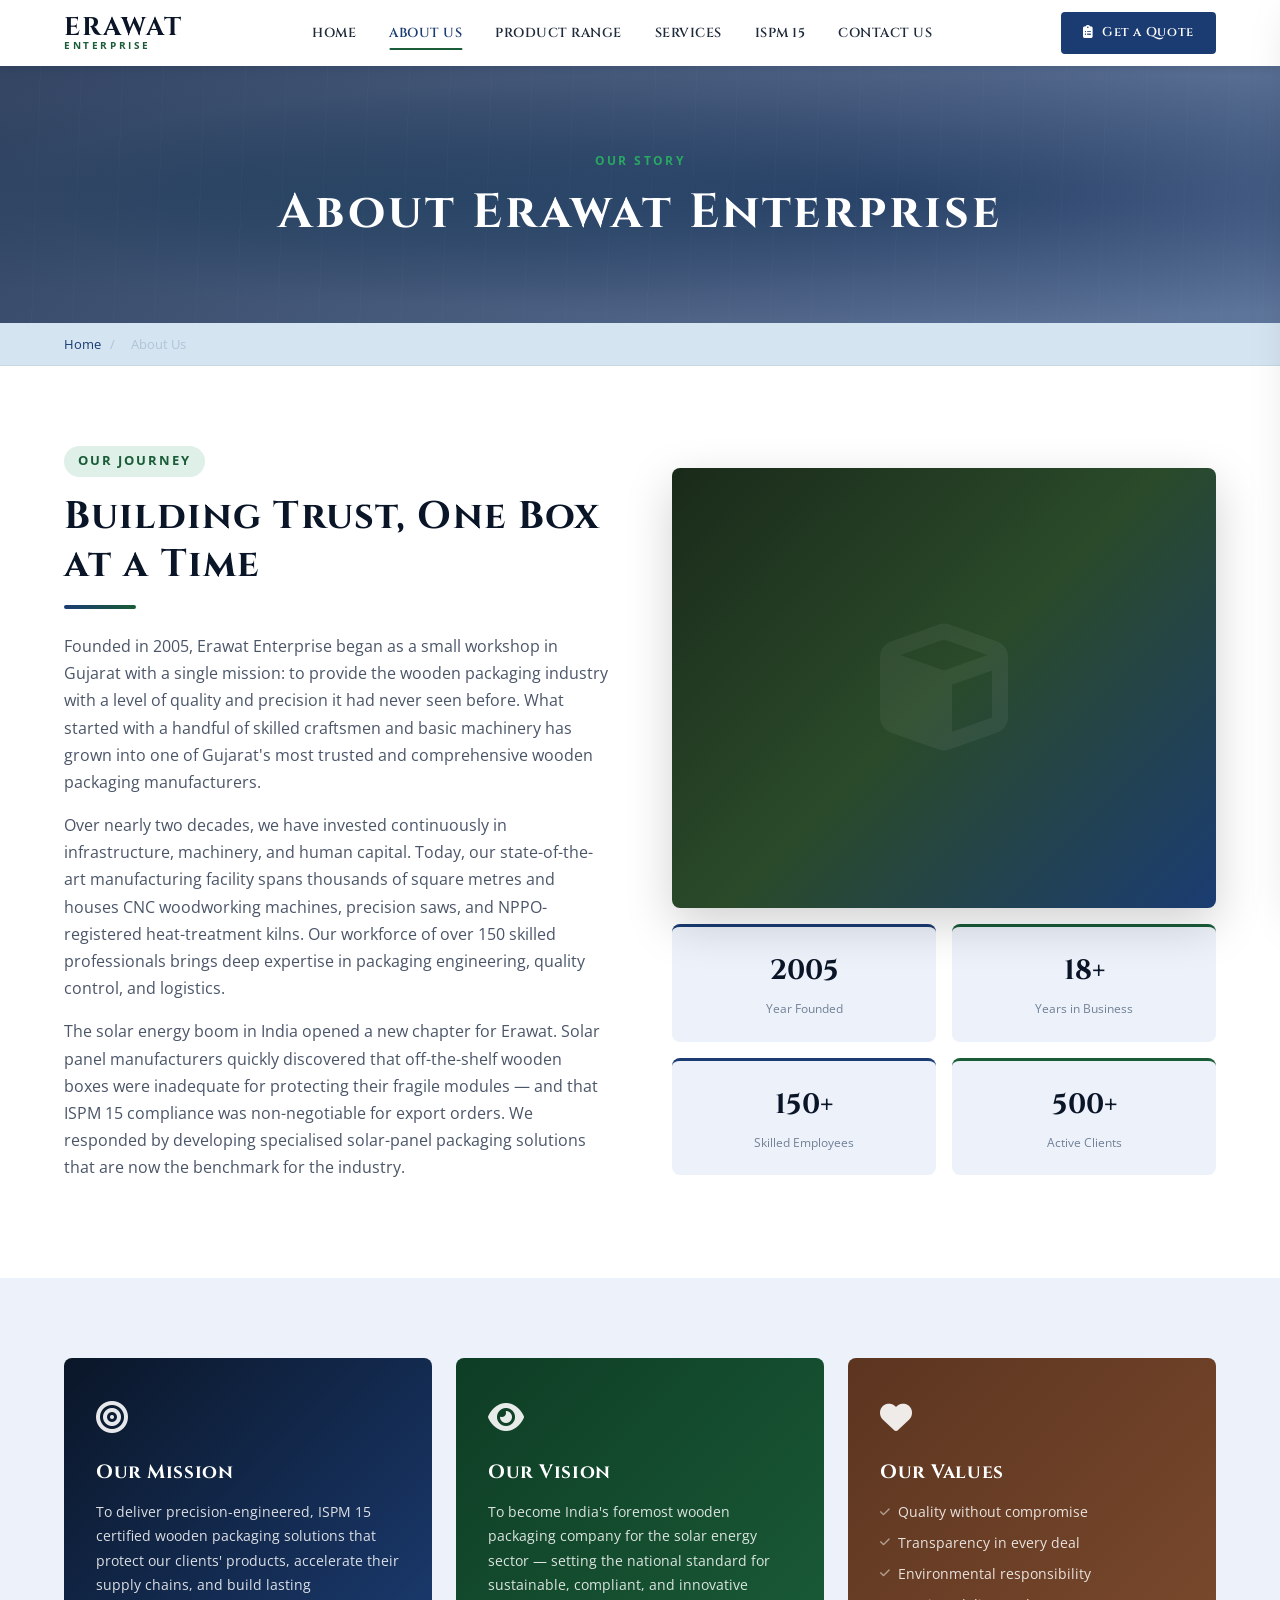
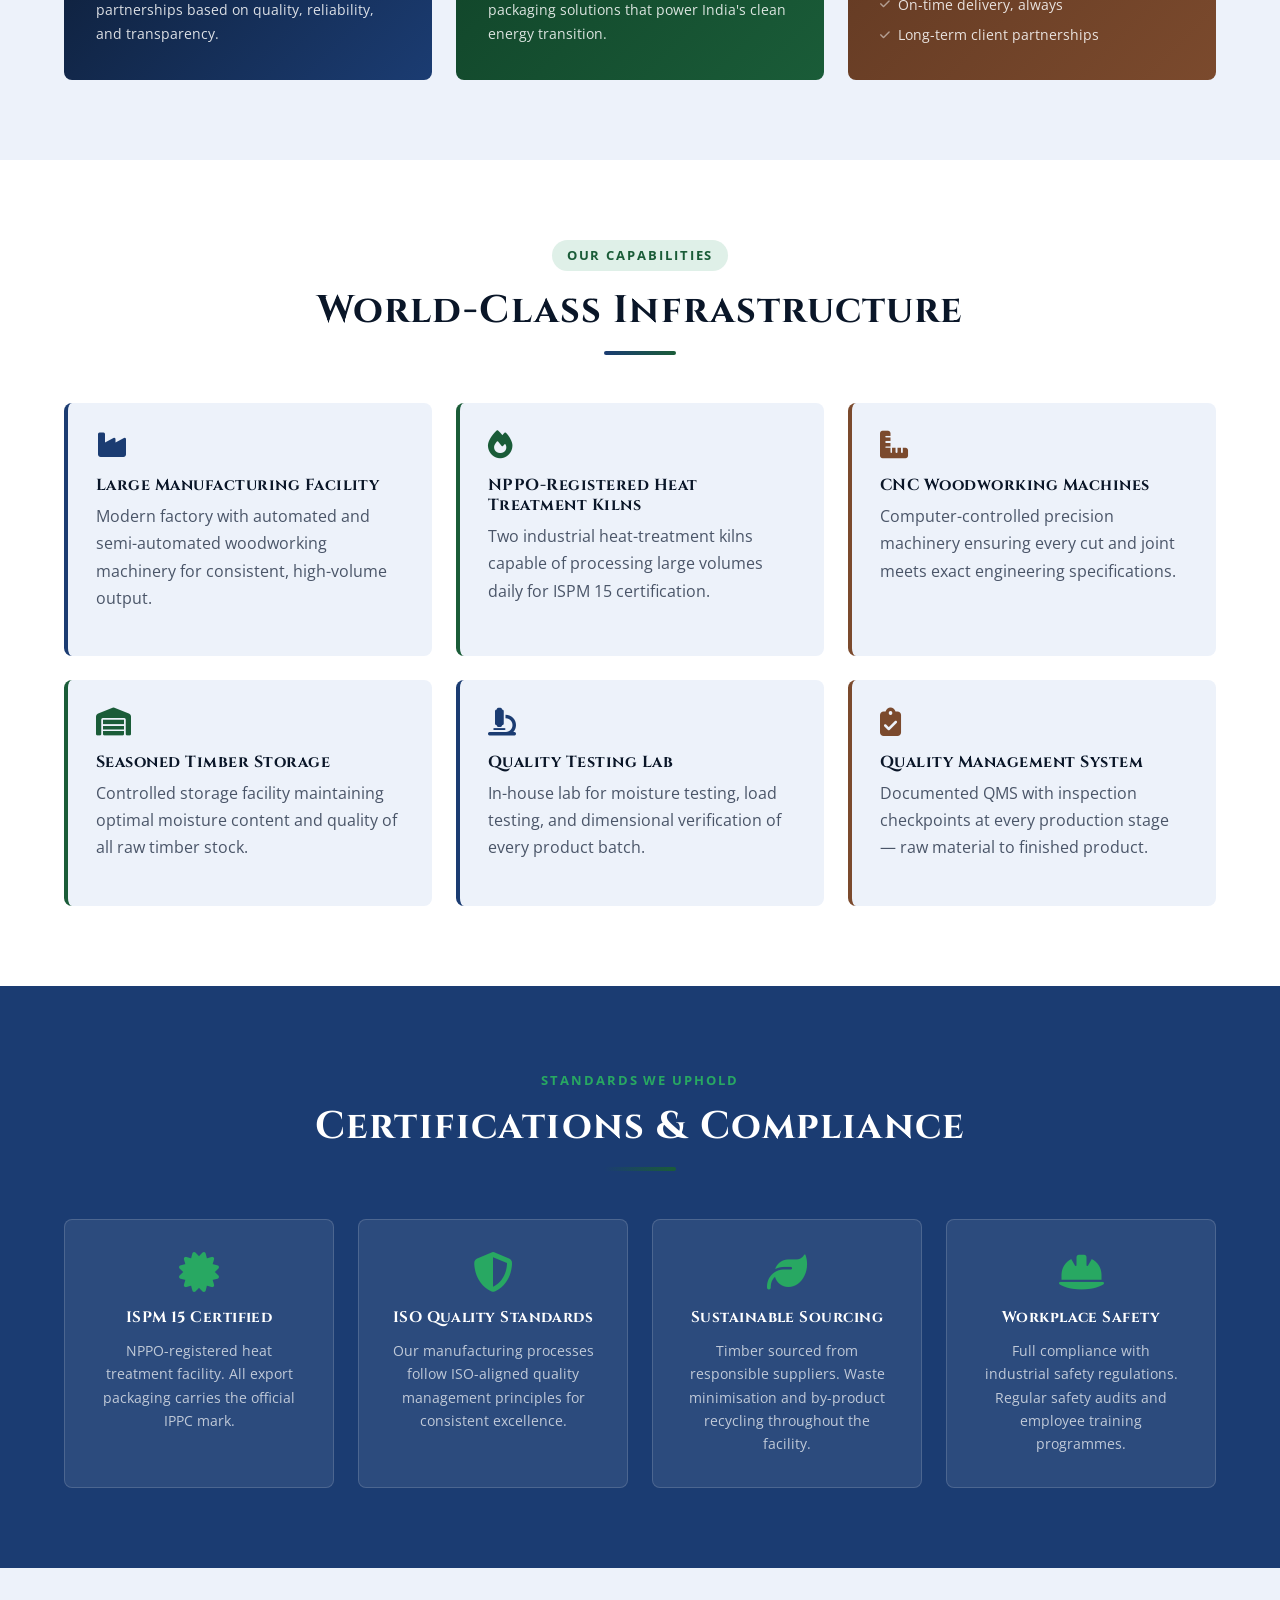
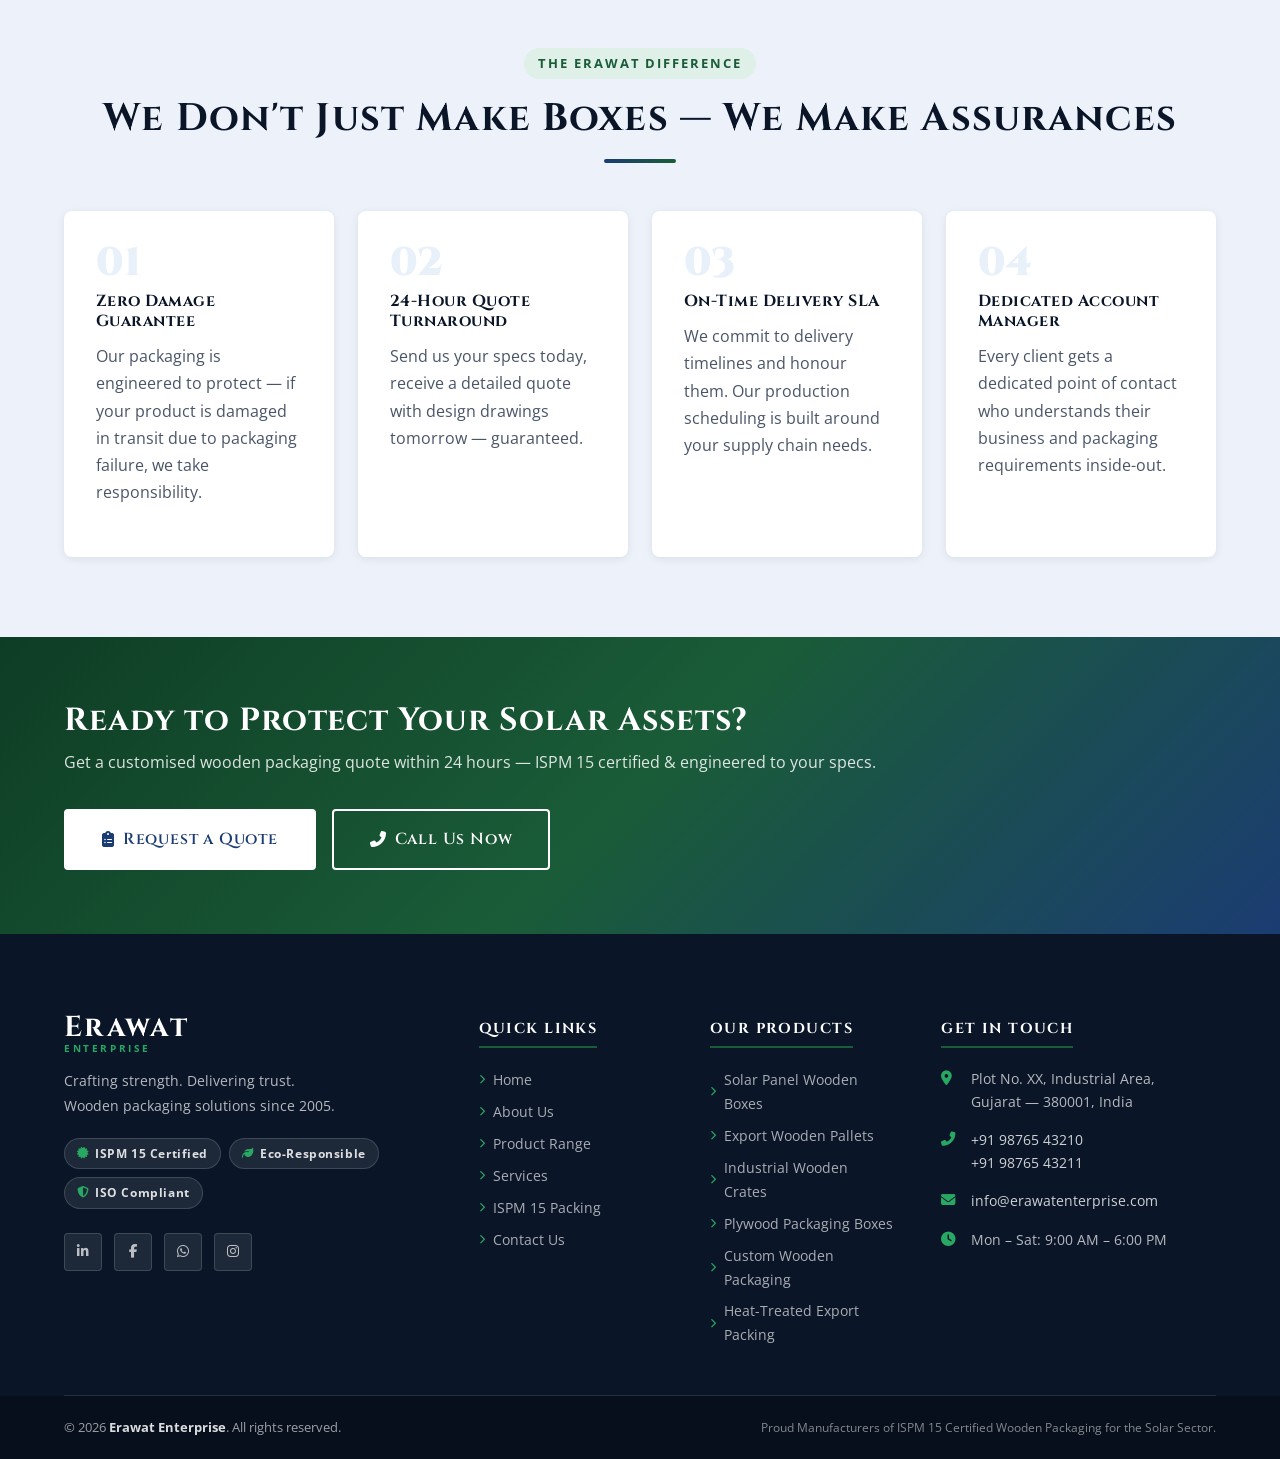
==== docs/about-us.html @ 4e14679e "first commit" ====
<!DOCTYPE html>
<html lang="en">
<head>
  <meta charset="UTF-8">
  <meta name="viewport" content="width=device-width, initial-scale=1.0">
  <title>About Us — Erawat Enterprise</title>
  <meta name="description" content="Learn about Erawat Enterprise — Gujarat's trusted wooden packaging manufacturer since 2005, specialising in ISPM 15 certified solar panel packaging.">
  <link rel="preconnect" href="https://fonts.googleapis.com">
  <link rel="preconnect" href="https://fonts.gstatic.com" crossorigin>
  <link href="https://fonts.googleapis.com/css2?family=Cinzel:wght@400;600;700;900&family=Open+Sans:ital,wght@0,300;0,400;0,600;0,700;1,400&family=Playfair+Display:ital,wght@0,400;0,700;1,400&display=swap" rel="stylesheet">
  <link rel="stylesheet" href="https://cdnjs.cloudflare.com/ajax/libs/font-awesome/6.5.1/css/all.min.css">
  <link rel="stylesheet" href="assets/css/erawat-style.css">
</head>
<body>


<header class="site-header" id="site-header">
  <div class="container site-header__inner">
    <div class="site-header__logo">
      <a href="index.html" class="logo-text"><span class="logo-text__main">Erawat</span><span class="logo-text__sub">Enterprise</span></a>
    </div>
    <nav class="site-header__nav" id="primary-nav">
      <ul class="nav-menu">
        <li><a href="index.html">Home</a></li>
        <li class="current-menu-item"><a href="about-us.html">About Us</a></li>
        <li><a href="product-range.html">Product Range</a></li>
        <li><a href="services.html">Services</a></li>
        <li><a href="ispm-15-packing.html">ISPM 15</a></li>
        <li><a href="contact-us.html">Contact Us</a></li>
      </ul>
    </nav>
    <div class="site-header__cta"><a href="contact-us.html" class="btn btn--primary btn--sm"><i class="fas fa-clipboard-list"></i> Get a Quote</a></div>
    <button class="mobile-menu-toggle" id="mobile-menu-toggle" aria-label="Toggle Menu" aria-expanded="false"><span></span><span></span><span></span></button>
  </div>
  <div class="mobile-nav" id="mobile-nav"><div class="mobile-nav__inner"><ul class="mobile-nav-menu"><li><a href="index.html">Home</a></li><li><a href="about-us.html">About Us</a></li><li><a href="product-range.html">Product Range</a></li><li><a href="services.html">Services</a></li><li><a href="ispm-15-packing.html">ISPM 15 Packing</a></li><li><a href="contact-us.html">Contact Us</a></li></ul><div class="mobile-nav__footer"><a href="tel:+919876543210" class="mobile-nav__contact"><i class="fas fa-phone-alt"></i> +91 98765 43210</a><a href="contact-us.html" class="btn btn--primary w-full">Get a Quote</a></div></div></div>
  <div class="mobile-nav-overlay" id="mobile-nav-overlay"></div>
</header>

<!-- PAGE BANNER -->
<section class="page-banner banner--about">
  <div class="banner-overlay"></div>
  <div class="container"><div class="banner-content"><span class="banner-eyebrow">Our Story</span><h1 class="banner-title">About Erawat Enterprise</h1></div></div>
</section>
<nav class="breadcrumbs"><div class="container"><a href="index.html">Home</a> <span>/</span> <span>About Us</span></div></nav>

<!-- OUR STORY -->
<section class="section about-story">
  <div class="container">
    <div class="about-story__grid">
      <div class="about-story__content" data-aos="fade-right">
        <span class="section-eyebrow">Our Journey</span>
        <h2 class="section-title">Building Trust, One Box at a Time</h2>
        <div class="title-divider"></div>
        <p>Founded in 2005, Erawat Enterprise began as a small workshop in Gujarat with a single mission: to provide the wooden packaging industry with a level of quality and precision it had never seen before. What started with a handful of skilled craftsmen and basic machinery has grown into one of Gujarat's most trusted and comprehensive wooden packaging manufacturers.</p>
        <p>Over nearly two decades, we have invested continuously in infrastructure, machinery, and human capital. Today, our state-of-the-art manufacturing facility spans thousands of square metres and houses CNC woodworking machines, precision saws, and NPPO-registered heat-treatment kilns. Our workforce of over 150 skilled professionals brings deep expertise in packaging engineering, quality control, and logistics.</p>
        <p>The solar energy boom in India opened a new chapter for Erawat. Solar panel manufacturers quickly discovered that off-the-shelf wooden boxes were inadequate for protecting their fragile modules — and that ISPM 15 compliance was non-negotiable for export orders. We responded by developing specialised solar-panel packaging solutions that are now the benchmark for the industry.</p>
      </div>
      <div class="about-story__visual" data-aos="fade-left">
        <div class="story-img story-img--factory"></div>
        <div class="story-highlight">
          <div class="story-stat"><strong>2005</strong><span>Year Founded</span></div>
          <div class="story-stat"><strong>18+</strong><span>Years in Business</span></div>
          <div class="story-stat"><strong>150+</strong><span>Skilled Employees</span></div>
          <div class="story-stat"><strong>500+</strong><span>Active Clients</span></div>
        </div>
      </div>
    </div>
  </div>
</section>

<!-- MISSION VISION VALUES -->
<section class="section section--cream mission-vision">
  <div class="container">
    <div class="mv-grid">
      <div class="mv-card mv-card--blue" data-aos="fade-up"><div class="mv-card__icon"><i class="fas fa-bullseye"></i></div><h3>Our Mission</h3><p>To deliver precision-engineered, ISPM 15 certified wooden packaging solutions that protect our clients' products, accelerate their supply chains, and build lasting partnerships based on quality, reliability, and transparency.</p></div>
      <div class="mv-card mv-card--green" data-aos="fade-up" data-aos-delay="100"><div class="mv-card__icon"><i class="fas fa-eye"></i></div><h3>Our Vision</h3><p>To become India's foremost wooden packaging company for the solar energy sector — setting the national standard for sustainable, compliant, and innovative packaging solutions that power India's clean energy transition.</p></div>
      <div class="mv-card mv-card--brown" data-aos="fade-up" data-aos-delay="200"><div class="mv-card__icon"><i class="fas fa-heart"></i></div><h3>Our Values</h3><ul class="values-list"><li><i class="fas fa-check"></i> Quality without compromise</li><li><i class="fas fa-check"></i> Transparency in every deal</li><li><i class="fas fa-check"></i> Environmental responsibility</li><li><i class="fas fa-check"></i> On-time delivery, always</li><li><i class="fas fa-check"></i> Long-term client partnerships</li></ul></div>
    </div>
  </div>
</section>

<!-- INFRASTRUCTURE -->
<section class="section infrastructure">
  <div class="container">
    <div class="section-header text-center" data-aos="fade-up">
      <span class="section-eyebrow">Our Capabilities</span>
      <h2 class="section-title">World-Class Infrastructure</h2>
      <div class="title-divider center"></div>
    </div>
    <div class="infra-grid" data-aos="fade-up" data-aos-delay="100">
      <div class="infra-item"><i class="fas fa-industry"></i><h4>Large Manufacturing Facility</h4><p>Modern factory with automated and semi-automated woodworking machinery for consistent, high-volume output.</p></div>
      <div class="infra-item"><i class="fas fa-fire"></i><h4>NPPO-Registered Heat Treatment Kilns</h4><p>Two industrial heat-treatment kilns capable of processing large volumes daily for ISPM 15 certification.</p></div>
      <div class="infra-item"><i class="fas fa-ruler-combined"></i><h4>CNC Woodworking Machines</h4><p>Computer-controlled precision machinery ensuring every cut and joint meets exact engineering specifications.</p></div>
      <div class="infra-item"><i class="fas fa-warehouse"></i><h4>Seasoned Timber Storage</h4><p>Controlled storage facility maintaining optimal moisture content and quality of all raw timber stock.</p></div>
      <div class="infra-item"><i class="fas fa-microscope"></i><h4>Quality Testing Lab</h4><p>In-house lab for moisture testing, load testing, and dimensional verification of every product batch.</p></div>
      <div class="infra-item"><i class="fas fa-clipboard-check"></i><h4>Quality Management System</h4><p>Documented QMS with inspection checkpoints at every production stage — raw material to finished product.</p></div>
    </div>
  </div>
</section>

<!-- CERTIFICATIONS -->
<section class="section section--navy certifications">
  <div class="container">
    <div class="section-header text-center" data-aos="fade-up">
      <span class="eyebrow-light">Standards We Uphold</span>
      <h2 class="section-title text-white">Certifications &amp; Compliance</h2>
      <div class="title-divider center"></div>
    </div>
    <div class="cert-grid" data-aos="fade-up" data-aos-delay="100">
      <div class="cert-card"><i class="fas fa-certificate"></i><h4>ISPM 15 Certified</h4><p>NPPO-registered heat treatment facility. All export packaging carries the official IPPC mark.</p></div>
      <div class="cert-card"><i class="fas fa-shield-alt"></i><h4>ISO Quality Standards</h4><p>Our manufacturing processes follow ISO-aligned quality management principles for consistent excellence.</p></div>
      <div class="cert-card"><i class="fas fa-leaf"></i><h4>Sustainable Sourcing</h4><p>Timber sourced from responsible suppliers. Waste minimisation and by-product recycling throughout the facility.</p></div>
      <div class="cert-card"><i class="fas fa-hard-hat"></i><h4>Workplace Safety</h4><p>Full compliance with industrial safety regulations. Regular safety audits and employee training programmes.</p></div>
    </div>
  </div>
</section>

<!-- PROMISE -->
<section class="section section--cream">
  <div class="container">
    <div class="section-header text-center" data-aos="fade-up">
      <span class="section-eyebrow">The Erawat Difference</span>
      <h2 class="section-title">We Don't Just Make Boxes — We Make Assurances</h2>
      <div class="title-divider center"></div>
    </div>
    <div class="promise-grid" data-aos="fade-up" data-aos-delay="100">
      <div class="promise-item"><div class="promise-num">01</div><h4>Zero Damage Guarantee</h4><p>Our packaging is engineered to protect — if your product is damaged in transit due to packaging failure, we take responsibility.</p></div>
      <div class="promise-item"><div class="promise-num">02</div><h4>24-Hour Quote Turnaround</h4><p>Send us your specs today, receive a detailed quote with design drawings tomorrow — guaranteed.</p></div>
      <div class="promise-item"><div class="promise-num">03</div><h4>On-Time Delivery SLA</h4><p>We commit to delivery timelines and honour them. Our production scheduling is built around your supply chain needs.</p></div>
      <div class="promise-item"><div class="promise-num">04</div><h4>Dedicated Account Manager</h4><p>Every client gets a dedicated point of contact who understands their business and packaging requirements inside-out.</p></div>
    </div>
  </div>
</section>

<!-- CTA BAND -->
<section class="cta-band"><div class="container"><div class="cta-band__inner"><div class="cta-band__text"><h2>Ready to Protect Your Solar Assets?</h2><p>Get a customised wooden packaging quote within 24 hours — ISPM 15 certified &amp; engineered to your specs.</p></div><div class="cta-band__actions"><a href="contact-us.html" class="btn btn--white btn--lg"><i class="fas fa-clipboard-list"></i> Request a Quote</a><a href="tel:+919876543210" class="btn btn--outline-white btn--lg"><i class="fas fa-phone-alt"></i> Call Us Now</a></div></div></div></section>

<!-- FOOTER -->
<footer class="site-footer">
  <div class="container">
    <div class="site-footer__grid">
      <div class="footer-col footer-col--brand"><div class="footer-logo"><span class="footer-logo__main">Erawat</span><span class="footer-logo__sub">Enterprise</span></div><p class="footer-tagline">Crafting strength. Delivering trust.<br>Wooden packaging solutions since 2005.</p><div class="footer-certifications"><span class="cert-badge"><i class="fas fa-certificate"></i> ISPM 15 Certified</span><span class="cert-badge"><i class="fas fa-leaf"></i> Eco-Responsible</span><span class="cert-badge"><i class="fas fa-shield-alt"></i> ISO Compliant</span></div><div class="footer-social"><a href="#" class="social-link"><i class="fab fa-linkedin-in"></i></a><a href="#" class="social-link"><i class="fab fa-facebook-f"></i></a><a href="#" class="social-link"><i class="fab fa-whatsapp"></i></a><a href="#" class="social-link"><i class="fab fa-instagram"></i></a></div></div>
      <div class="footer-col"><h4 class="footer-col__title">Quick Links</h4><ul class="footer-links"><li><a href="index.html"><i class="fas fa-chevron-right"></i> Home</a></li><li><a href="about-us.html"><i class="fas fa-chevron-right"></i> About Us</a></li><li><a href="product-range.html"><i class="fas fa-chevron-right"></i> Product Range</a></li><li><a href="services.html"><i class="fas fa-chevron-right"></i> Services</a></li><li><a href="ispm-15-packing.html"><i class="fas fa-chevron-right"></i> ISPM 15 Packing</a></li><li><a href="contact-us.html"><i class="fas fa-chevron-right"></i> Contact Us</a></li></ul></div>
      <div class="footer-col"><h4 class="footer-col__title">Our Products</h4><ul class="footer-links"><li><a href="product-range.html"><i class="fas fa-chevron-right"></i> Solar Panel Wooden Boxes</a></li><li><a href="product-range.html"><i class="fas fa-chevron-right"></i> Export Wooden Pallets</a></li><li><a href="product-range.html"><i class="fas fa-chevron-right"></i> Industrial Wooden Crates</a></li><li><a href="product-range.html"><i class="fas fa-chevron-right"></i> Plywood Packaging Boxes</a></li><li><a href="product-range.html"><i class="fas fa-chevron-right"></i> Custom Wooden Packaging</a></li><li><a href="ispm-15-packing.html"><i class="fas fa-chevron-right"></i> Heat-Treated Export Packing</a></li></ul></div>
      <div class="footer-col"><h4 class="footer-col__title">Get In Touch</h4><ul class="footer-contact-list"><li><i class="fas fa-map-marker-alt"></i><span>Plot No. XX, Industrial Area,<br>Gujarat — 380001, India</span></li><li><i class="fas fa-phone-alt"></i><span><a href="tel:+919876543210">+91 98765 43210</a><br><a href="tel:+919876543211">+91 98765 43211</a></span></li><li><i class="fas fa-envelope"></i><span><a href="mailto:info@erawatenterprise.com">info@erawatenterprise.com</a></span></li><li><i class="fas fa-clock"></i><span>Mon – Sat: 9:00 AM – 6:00 PM</span></li></ul></div>
    </div>
  </div>
  <div class="footer-bottom"><div class="container footer-bottom__inner"><p class="footer-bottom__copy">&copy; 2026 <strong>Erawat Enterprise</strong>. All rights reserved.</p><p class="footer-bottom__note">Proud Manufacturers of ISPM 15 Certified Wooden Packaging for the Solar Sector.</p></div></div>
</footer>

<button class="back-to-top" id="back-to-top" aria-label="Back to top"><i class="fas fa-chevron-up"></i></button>
<script src="assets/js/erawat-script.js"></script>
</body>
</html>
---- docs/assets/css/erawat-style.css ----
/* ═══════════════════════════════════════════════════════════════
   ERAWAT ENTERPRISE — MAIN STYLESHEET
   Colors: Navy Blue | Forest Green | Wood Brown | Cream | White | Black
   Fonts : Copperplate Gothic (system) → Cinzel (Google) | Open Sans body
═══════════════════════════════════════════════════════════════ */

/* ─── DESIGN TOKENS ─── */
:root {
  /* Blues */
  --navy:        #1B3C72;
  --navy-dark:   #0A1628;
  --navy-light:  #2C5FA3;
  --navy-xlight: #E8F0FA;

  /* Greens */
  --forest:      #1A5C38;
  --forest-dark: #0E3D25;
  --forest-light:#28A862;
  --forest-pale: #DFF0E8;

  /* Teal (modern solar accent) */
  --teal:        #0D7C6F;
  --teal-dark:   #085C52;
  --teal-light:  #18B5A3;
  --teal-pale:   #DCF2EF;

  /* Browns — keep (represents the product) */
  --wood:        #7B4A2D;
  --wood-dark:   #5C3520;
  --wood-light:  #A0684A;
  --wood-pale:   #F0E6D8;

  /* Neutrals — blue-slate replaces warm cream */
  --cream:       #EDF2FA;
  --cream-dark:  #D4E4F0;
  --black:       #060E1A;
  --gray-dark:   #1E2A3A;
  --gray:        #4A5568;
  --gray-mid:    #718096;
  --gray-light:  #B0C4D8;
  --white:       #FFFFFF;

  /* Typography */
  --font-heading: 'Copperplate Gothic Light', 'Copperplate Gothic Bold',
                  'Copperplate', 'Cinzel', Georgia, serif;
  --font-body:    'Open Sans', 'Helvetica Neue', Arial, sans-serif;
  --font-accent:  'Playfair Display', 'Cinzel Decorative', Georgia, serif;

  /* Spacing */
  --space-xs: 0.5rem;
  --space-sm: 1rem;
  --space-md: 2rem;
  --space-lg: 3rem;
  --space-xl: 5rem;

  /* Border radius */
  --radius-sm: 4px;
  --radius-md: 8px;
  --radius-lg: 16px;
  --radius-xl: 24px;

  /* Shadows */
  --shadow-sm: 0 2px 8px rgba(0,0,0,.08);
  --shadow-md: 0 6px 24px rgba(0,0,0,.12);
  --shadow-lg: 0 16px 48px rgba(0,0,0,.18);

  /* Transitions */
  --transition: 0.3s ease;
}

/* ─── BASE RESET ─── */
*, *::before, *::after { box-sizing: border-box; margin: 0; padding: 0; }
img { max-width: 100%; height: auto; display: block; }
a { text-decoration: none; }
ul { list-style: none; }

/* ─── BASE ─── */
html { scroll-behavior: smooth; font-size: 16px; }

body {
  font-family: var(--font-body);
  color: var(--gray-dark);
  background: var(--white);
  line-height: 1.7;
}

h1, h2, h3, h4, h5, h6 {
  font-family: var(--font-heading);
  color: var(--navy-dark);
  line-height: 1.25;
  letter-spacing: 0.03em;
}

h1 { font-size: clamp(2rem, 5vw, 3.2rem); }
h2 { font-size: clamp(1.6rem, 3.5vw, 2.4rem); }
h3 { font-size: clamp(1.25rem, 2.5vw, 1.75rem); }
h4 { font-size: 1.2rem; }

p { margin-bottom: 1rem; color: var(--gray); }
a { color: var(--navy); transition: color var(--transition); }
a:hover { color: var(--forest); }

.container {
  max-width: 1200px;
  margin: 0 auto;
  padding: 0 1.5rem;
}

.section {
  padding: var(--space-xl) 0;
}
.section--cream  { background: var(--cream); }
.section--navy   { background: var(--navy); }
.section--dark   { background: var(--navy-dark); }

.text-center  { text-align: center; }
.text-white   { color: var(--white) !important; }
.text-accent-green { color: var(--forest-light); }
.text-danger  { color: #e53e3e; }
.mt-3  { margin-top: 1rem; }
.mt-4  { margin-top: 1.5rem; }
.mt-5  { margin-top: 2.5rem; }
.mr-3  { margin-right: 1rem; }
.mx-auto { margin-left: auto; margin-right: auto; }
.max-600 { max-width: 600px; }
.max-800 { max-width: 800px; }
.w-full  { width: 100%; }

/* ─── TYPOGRAPHY HELPERS ─── */
.section-eyebrow {
  display: inline-block;
  font-family: var(--font-body);
  font-size: 0.8rem;
  font-weight: 700;
  letter-spacing: 0.15em;
  text-transform: uppercase;
  color: var(--forest);
  background: var(--forest-pale);
  padding: 0.3rem 0.9rem;
  border-radius: 100px;
  margin-bottom: 1rem;
}

.eyebrow-light {
  display: inline-block;
  font-family: var(--font-body);
  font-size: 0.8rem;
  font-weight: 700;
  letter-spacing: 0.15em;
  text-transform: uppercase;
  color: var(--forest-light);
  margin-bottom: 0.75rem;
}

.section-title {
  font-family: var(--font-heading);
  color: var(--navy-dark);
  margin-bottom: 1rem;
}

.section-subtitle {
  font-size: 1.05rem;
  color: var(--gray);
  max-width: 700px;
  margin: 0 auto 1rem;
}

.title-divider {
  width: 72px;
  height: 4px;
  background: linear-gradient(90deg, var(--navy), var(--forest), var(--teal), var(--navy));
  background-size: 300% 100%;
  animation: dividerFlow 4s linear infinite;
  border-radius: 2px;
  margin-bottom: 1.5rem;
}
.title-divider.center { margin-left: auto; margin-right: auto; }

@keyframes dividerFlow {
  0%   { background-position: 0% 50%; }
  100% { background-position: 300% 50%; }
}

.section-header { margin-bottom: 3rem; }
.section-header.text-center .title-divider { margin-left: auto; margin-right: auto; }

/* ─── BUTTONS ─── */
.btn {
  display: inline-flex;
  align-items: center;
  gap: 0.5rem;
  font-family: var(--font-heading);
  font-size: 0.9rem;
  letter-spacing: 0.05em;
  font-weight: 600;
  padding: 0.75rem 1.75rem;
  border-radius: var(--radius-sm);
  border: 2px solid transparent;
  cursor: pointer;
  text-decoration: none;
  transition: all var(--transition);
  white-space: nowrap;
}

.btn--sm  { padding: 0.5rem 1.25rem; font-size: 0.8rem; }
.btn--md  { padding: 0.75rem 1.75rem; }
.btn--lg  { padding: 0.95rem 2.25rem; font-size: 1rem; }
.btn--full { width: 100%; justify-content: center; }

.btn--primary {
  background: var(--navy);
  color: var(--white);
  border-color: var(--navy);
}
.btn--primary:hover {
  background: var(--navy-dark);
  border-color: var(--navy-dark);
  color: var(--white);
  transform: translateY(-2px);
  box-shadow: var(--shadow-md);
}

.btn--outline-primary {
  background: transparent;
  color: var(--navy);
  border-color: var(--navy);
}
.btn--outline-primary:hover {
  background: var(--navy);
  color: var(--white);
}

.btn--white {
  background: var(--white);
  color: var(--navy);
  border-color: var(--white);
}
.btn--white:hover {
  background: var(--cream);
  color: var(--navy-dark);
  border-color: var(--cream);
}

.btn--outline-white {
  background: transparent;
  color: var(--white);
  border-color: var(--white);
}
.btn--outline-white:hover {
  background: rgba(255,255,255,0.15);
  color: var(--white);
}

.btn--green {
  background: var(--forest);
  color: var(--white);
  border-color: var(--forest);
}
.btn--green:hover {
  background: var(--forest-dark);
  border-color: var(--forest-dark);
  color: var(--white);
}

/* ─── TOP BAR ─── */
.top-bar {
  background: var(--navy-dark);
  color: rgba(255,255,255,0.85);
  font-size: 0.78rem;
  padding: 0.5rem 0;
  border-bottom: 2px solid var(--forest);
}

.top-bar__inner {
  display: flex;
  align-items: center;
  justify-content: space-between;
  flex-wrap: wrap;
  gap: 0.5rem;
}

.top-bar__left {
  display: flex;
  align-items: center;
  gap: 1.5rem;
  flex-wrap: wrap;
}

.top-bar__link {
  display: flex;
  align-items: center;
  gap: 0.4rem;
  color: rgba(255,255,255,0.85);
  text-decoration: none;
  transition: color var(--transition);
}
.top-bar__link:hover { color: var(--white); }
.top-bar__link i { color: var(--forest-light); font-size: 0.75rem; }

.top-bar__right {
  display: flex;
  align-items: center;
  gap: 1.25rem;
}

.top-bar__cert {
  display: flex;
  align-items: center;
  gap: 0.4rem;
  font-weight: 700;
  color: var(--forest-light);
  font-size: 0.75rem;
  letter-spacing: 0.05em;
}

.top-bar__social { display: flex; gap: 0.75rem; }
.top-bar__social a {
  color: rgba(255,255,255,0.7);
  font-size: 0.8rem;
  transition: color var(--transition);
  width: 24px;
  height: 24px;
  display: flex;
  align-items: center;
  justify-content: center;
}
.top-bar__social a:hover { color: var(--forest-light); }

/* ─── SITE HEADER ─── */
.site-header {
  background: var(--white);
  box-shadow: var(--shadow-sm);
  position: sticky;
  top: 0;
  z-index: 1000;
  transition: all var(--transition);
}

.site-header.scrolled {
  box-shadow: var(--shadow-md);
}

.site-header__inner {
  display: flex;
  align-items: center;
  justify-content: space-between;
  padding-top: 0.75rem;
  padding-bottom: 0.75rem;
  gap: 1.5rem;
}

/* Logo */
.logo-text {
  display: flex;
  flex-direction: column;
  text-decoration: none;
  line-height: 1;
}
.logo-text__main {
  font-family: var(--font-heading);
  font-size: 1.6rem;
  font-weight: 700;
  color: var(--navy-dark);
  letter-spacing: 0.08em;
  text-transform: uppercase;
}
.logo-text__sub {
  font-family: var(--font-body);
  font-size: 0.65rem;
  letter-spacing: 0.25em;
  text-transform: uppercase;
  color: var(--forest);
  font-weight: 700;
}

.site-logo img {
  max-height: 60px;
  width: auto;
}

/* Nav Menu */
.nav-menu {
  display: flex;
  align-items: center;
  gap: 0.25rem;
}

.nav-menu li { position: relative; }

.nav-menu li a {
  font-family: var(--font-heading);
  font-size: 0.82rem;
  font-weight: 600;
  letter-spacing: 0.04em;
  text-transform: uppercase;
  color: var(--gray-dark);
  padding: 0.6rem 0.9rem;
  border-radius: var(--radius-sm);
  text-decoration: none;
  display: block;
  transition: all var(--transition);
  position: relative;
}

.nav-menu li a::after {
  content: '';
  position: absolute;
  bottom: 4px;
  left: 50%;
  transform: translateX(-50%) scaleX(0);
  width: calc(100% - 1.8rem);
  height: 2px;
  background: var(--forest);
  transition: transform var(--transition);
  border-radius: 1px;
}

.nav-menu li a:hover,
.nav-menu li.current-menu-item a {
  color: var(--navy);
}
.nav-menu li a:hover::after,
.nav-menu li.current-menu-item a::after {
  transform: translateX(-50%) scaleX(1);
}

.site-header__cta { flex-shrink: 0; }

/* Mobile toggle */
.mobile-menu-toggle {
  display: none;
  flex-direction: column;
  gap: 5px;
  background: none;
  border: none;
  cursor: pointer;
  padding: 8px;
  flex-shrink: 0;
}
.mobile-menu-toggle span {
  display: block;
  width: 24px;
  height: 2px;
  background: var(--navy-dark);
  border-radius: 2px;
  transition: all var(--transition);
}
.mobile-menu-toggle[aria-expanded="true"] span:nth-child(1) {
  transform: translateY(7px) rotate(45deg);
}
.mobile-menu-toggle[aria-expanded="true"] span:nth-child(2) {
  opacity: 0;
}
.mobile-menu-toggle[aria-expanded="true"] span:nth-child(3) {
  transform: translateY(-7px) rotate(-45deg);
}

/* Mobile Nav Drawer */
.mobile-nav {
  position: fixed;
  top: 0;
  right: -320px;
  width: 300px;
  height: 100vh;
  background: var(--white);
  z-index: 9999;
  transition: right 0.35s cubic-bezier(0.4,0,0.2,1);
  overflow-y: auto;
  box-shadow: var(--shadow-lg);
}
.mobile-nav.is-open { right: 0; }
.mobile-nav__inner { padding: 5rem 1.5rem 2rem; }
.mobile-nav-menu { display: flex; flex-direction: column; gap: 0; }
.mobile-nav-menu li { border-bottom: 1px solid var(--cream-dark); }
.mobile-nav-menu li a {
  display: block;
  padding: 1rem 0.5rem;
  font-family: var(--font-heading);
  font-size: 1rem;
  color: var(--navy-dark);
  text-decoration: none;
  letter-spacing: 0.05em;
  transition: color var(--transition);
}
.mobile-nav-menu li a:hover { color: var(--forest); }
.mobile-nav__footer { margin-top: 2rem; display: flex; flex-direction: column; gap: 1rem; }
.mobile-nav__contact {
  display: flex;
  align-items: center;
  gap: 0.5rem;
  color: var(--gray);
  font-size: 0.9rem;
  text-decoration: none;
}

.mobile-nav-overlay {
  position: fixed;
  inset: 0;
  background: rgba(0,0,0,0.5);
  z-index: 9998;
  opacity: 0;
  visibility: hidden;
  transition: all var(--transition);
}
.mobile-nav-overlay.is-visible { opacity: 1; visibility: visible; }

/* ─── BREADCRUMBS ─── */
.breadcrumbs {
  background: var(--cream-dark);
  padding: 0.6rem 0;
  font-size: 0.82rem;
  color: var(--gray-mid);
  border-bottom: 1px solid rgba(0,0,0,.06);
}
.breadcrumbs a { color: var(--navy); text-decoration: none; }
.breadcrumbs a:hover { color: var(--forest); }
.breadcrumbs span { margin: 0 0.4rem; color: var(--gray-light); }

/* ─── PAGE BANNER ─── */
.page-banner {
  position: relative;
  padding: 5rem 0;
  overflow: hidden;
  background:
    url('https://images.unsplash.com/photo-1504328345606-18bbc8c9d7d1?auto=format&fit=crop&w=1920&q=80');
  background-size: cover;
  background-position: center 40%;
}

.page-banner::before {
  content: '';
  position: absolute;
  inset: 0;
  background:
    radial-gradient(ellipse at 30% 50%, rgba(13,124,111,0.35) 0%, transparent 60%),
    radial-gradient(ellipse at 70% 50%, rgba(10,22,40,0.6) 0%, transparent 70%);
}

/* Subtle diagonal overlay */
.page-banner::after {
  content: '';
  position: absolute;
  inset: 0;
  background-image: repeating-linear-gradient(
    92deg,
    transparent,
    transparent 40px,
    rgba(255,255,255,0.015) 40px,
    rgba(255,255,255,0.015) 41px
  );
}

.banner-overlay {
  position: absolute;
  inset: 0;
  background: linear-gradient(135deg, rgba(15,36,71,.85) 0%, rgba(27,60,114,.7) 100%);
}

.banner-content {
  position: relative;
  z-index: 1;
  text-align: center;
}

.banner-eyebrow {
  display: inline-block;
  font-size: 0.75rem;
  font-weight: 700;
  letter-spacing: 0.2em;
  text-transform: uppercase;
  color: var(--forest-light);
  margin-bottom: 0.75rem;
}

.banner-title {
  font-family: var(--font-heading);
  color: var(--white);
  font-size: clamp(2rem, 5vw, 3rem);
  letter-spacing: 0.06em;
}

/* ─── HERO ─── */
.hero {
  position: relative;
  min-height: 90vh;
  display: flex;
  align-items: center;
  overflow: hidden;
}

.hero__bg {
  position: absolute;
  inset: 0;
  background:
    linear-gradient(135deg, #0A1628 0%, #0D2B14 50%, #0A1628 100%),
    url('https://images.unsplash.com/photo-1509391366360-2e959784a276?auto=format&fit=crop&w=1920&q=80');
  background-size: cover;
  background-position: center;
  background-blend-mode: multiply;
}

.hero__overlay {
  position: absolute;
  inset: 0;
  background: linear-gradient(
    to right,
    rgba(10,22,40,0.92) 0%,
    rgba(10,22,40,0.7) 60%,
    rgba(10,22,40,0.3) 100%
  );
}

.hero__inner {
  position: relative;
  z-index: 1;
  padding: 5rem 1.5rem;
}

.hero__content { max-width: 720px; }

.hero__eyebrow {
  display: inline-flex;
  align-items: center;
  gap: 0.5rem;
  background: rgba(46,125,82,0.2);
  border: 1px solid var(--forest-light);
  color: var(--forest-light);
  font-size: 0.78rem;
  font-weight: 700;
  letter-spacing: 0.12em;
  text-transform: uppercase;
  padding: 0.4rem 1rem;
  border-radius: 100px;
  margin-bottom: 1.5rem;
}

.hero__title {
  font-family: var(--font-heading);
  font-size: clamp(2rem, 5.5vw, 3.6rem);
  color: var(--white);
  line-height: 1.15;
  letter-spacing: 0.04em;
  margin-bottom: 1.25rem;
  text-shadow: 0 2px 20px rgba(0,0,0,0.3);
}

.hero__subtitle {
  font-size: clamp(1rem, 2vw, 1.15rem);
  color: rgba(255,255,255,0.85);
  line-height: 1.8;
  max-width: 620px;
  margin-bottom: 2rem;
}

.hero__actions { display: flex; gap: 1rem; flex-wrap: wrap; }

.hero__scroll {
  position: absolute;
  bottom: 2rem;
  left: 50%;
  transform: translateX(-50%);
  display: flex;
  flex-direction: column;
  align-items: center;
  gap: 4px;
}
.hero__scroll span {
  display: block;
  width: 2px;
  height: 8px;
  background: rgba(255,255,255,0.5);
  border-radius: 2px;
  animation: scrollPulse 1.4s ease-in-out infinite;
}
.hero__scroll span:nth-child(2) { animation-delay: 0.2s; }
.hero__scroll span:nth-child(3) { animation-delay: 0.4s; }

@keyframes scrollPulse {
  0%, 100% { opacity: 0.3; }
  50% { opacity: 1; }
}

/* ─── STATS BAR ─── */
.stats-bar {
  background: linear-gradient(135deg, var(--navy-dark) 0%, var(--navy) 100%);
  padding: 2.5rem 0;
  border-top: 3px solid var(--forest);
}

.stats-bar__grid {
  display: grid;
  grid-template-columns: repeat(4, 1fr);
  gap: 2rem;
  text-align: center;
}

.stat-item { position: relative; }
.stat-item + .stat-item::before {
  content: '';
  position: absolute;
  left: 0;
  top: 10%;
  height: 80%;
  width: 1px;
  background: rgba(255,255,255,0.15);
}

.stat-item__number {
  display: block;
  font-family: var(--font-heading);
  font-size: clamp(2rem, 4vw, 3rem);
  font-weight: 900;
  color: var(--white);
  letter-spacing: 0.02em;
}
.stat-item__plus, .stat-item__suffix {
  font-family: var(--font-heading);
  font-size: 1.5rem;
  color: var(--forest-light);
  vertical-align: super;
}
.stat-item__label {
  display: block;
  font-size: 0.78rem;
  font-weight: 600;
  letter-spacing: 0.1em;
  text-transform: uppercase;
  color: rgba(255,255,255,0.7);
  margin-top: 0.25rem;
}

/* ─── ABOUT SNIPPET ─── */
.about-snippet { background: var(--white); }

.about-snippet__grid {
  display: grid;
  grid-template-columns: 1fr 1fr;
  gap: 4rem;
  align-items: center;
}

.about-visual-card {
  position: relative;
  border-radius: var(--radius-md);
  overflow: hidden;
  box-shadow: var(--shadow-lg);
}

.about-visual-card__img {
  height: 420px;
}

.about-visual-card__img--wood {
  background:
    linear-gradient(to bottom, rgba(10,22,40,0.15) 0%, rgba(10,22,40,0.45) 100%),
    url('https://images.unsplash.com/photo-1504328345606-18bbc8c9d7d1?auto=format&fit=crop&w=800&q=80') center/cover;
  position: relative;
  overflow: hidden;
}
/* Subtle solar-glint sweep over the about image */
.about-visual-card__img--wood::after {
  content: '';
  position: absolute;
  top: -50%;
  left: -150%;
  width: 80px;
  height: 200%;
  background: linear-gradient(90deg, transparent, rgba(255,255,255,0.12), transparent);
  transform: rotate(20deg);
  animation: solarGlint 6s ease-in-out infinite 3s;
}

.about-badge {
  position: absolute;
  bottom: 1.5rem;
  left: 1.5rem;
  background: var(--navy-dark);
  color: var(--white);
  padding: 0.75rem 1.25rem;
  border-radius: var(--radius-md);
  display: flex;
  align-items: center;
  gap: 0.5rem;
  font-size: 0.85rem;
  font-weight: 700;
  box-shadow: var(--shadow-md);
  border-left: 4px solid var(--forest);
}
.about-badge i { color: var(--forest-light); }

.about-visual-stats {
  display: flex;
  flex-direction: column;
  gap: 0.75rem;
  margin-top: 1rem;
}

.mini-stat {
  display: flex;
  align-items: center;
  gap: 0.75rem;
  background: var(--cream);
  padding: 0.75rem 1rem;
  border-radius: var(--radius-md);
  font-size: 0.9rem;
  font-weight: 600;
  color: var(--navy-dark);
}
.mini-stat i { color: var(--forest); font-size: 1rem; width: 20px; }

.check-list {
  display: flex;
  flex-direction: column;
  gap: 0.5rem;
  margin: 1.25rem 0;
}
.check-list li {
  display: flex;
  align-items: center;
  gap: 0.6rem;
  font-size: 0.95rem;
  color: var(--gray-dark);
}
.check-list li i { color: var(--forest); font-size: 0.9rem; }

/* ─── WHY CHOOSE US ─── */
.why-grid {
  display: grid;
  grid-template-columns: repeat(3, 1fr);
  gap: 1.5rem;
}

.why-card {
  background: var(--white);
  border-radius: var(--radius-md);
  padding: 2rem;
  box-shadow: var(--shadow-sm);
  transition: all var(--transition);
  border-bottom: 3px solid transparent;
}

.why-card:hover {
  transform: translateY(-6px);
  box-shadow: var(--shadow-lg);
  border-bottom-color: var(--forest);
}

.why-card__icon {
  width: 60px;
  height: 60px;
  border-radius: var(--radius-md);
  display: flex;
  align-items: center;
  justify-content: center;
  font-size: 1.5rem;
  margin-bottom: 1.25rem;
  color: var(--white);
}
.why-card__icon--blue  { background: var(--navy); }
.why-card__icon--green { background: var(--forest); }
.why-card__icon--brown { background: var(--wood); }

.why-card h3 {
  font-size: 1.05rem;
  margin-bottom: 0.75rem;
  color: var(--navy-dark);
}

/* ─── PRODUCTS SHOWCASE ─── */
.products-grid {
  display: grid;
  grid-template-columns: repeat(3, 1fr);
  gap: 1.5rem;
}

.product-card {
  background: var(--white);
  border-radius: var(--radius-md);
  overflow: hidden;
  box-shadow: var(--shadow-sm);
  transition: all var(--transition);
  display: flex;
  flex-direction: column;
}

.product-card:hover {
  transform: translateY(-6px);
  box-shadow: var(--shadow-lg);
}

.product-card--featured {
  grid-column: span 2;
  flex-direction: row;
}
.product-card--featured .product-card__img {
  flex: 0 0 50%;
  height: auto;
  min-height: 300px;
}

.product-card__img {
  height: 220px;
  flex-shrink: 0;
}

/* Product image backgrounds — real photos with tinted overlays */
.product-card__img {
  position: relative;
  overflow: hidden;
}

/* Glint sweep on hover */
.product-card__img::after {
  content: '';
  position: absolute;
  top: -50%;
  left: -150%;
  width: 60px;
  height: 200%;
  background: linear-gradient(90deg, transparent, rgba(255,255,255,0.18), transparent);
  transform: rotate(20deg);
  transition: left 0s;
  pointer-events: none;
}
.product-card:hover .product-card__img::after {
  left: 200%;
  transition: left 0.6s ease;
}

/* Scale zoom on hover */
.product-card__img > img,
.product-card__img--solar,
.product-card__img--pallets,
.product-card__img--crates,
.product-card__img--plywood,
.product-card__img--custom {
  transition: transform 0.5s ease;
}
.product-card:hover .product-card__img--solar,
.product-card:hover .product-card__img--pallets,
.product-card:hover .product-card__img--crates,
.product-card:hover .product-card__img--plywood,
.product-card:hover .product-card__img--custom {
  transform: scale(1.06);
}

.product-card__img--solar {
  background:
    linear-gradient(to bottom, rgba(10,22,40,0.25) 0%, rgba(10,22,40,0.55) 100%),
    url('https://images.unsplash.com/photo-1509391366360-2e959784a276?auto=format&fit=crop&w=600&q=80') center/cover;
}

.product-card__img--pallets {
  background:
    linear-gradient(to bottom, rgba(10,22,40,0.2) 0%, rgba(10,22,40,0.6) 100%),
    url('https://images.unsplash.com/photo-1586902279476-3244d8d18285?auto=format&fit=crop&w=600&q=80') center/cover;
}

.product-card__img--crates {
  background:
    linear-gradient(to bottom, rgba(13,61,43,0.2) 0%, rgba(10,22,40,0.6) 100%),
    url('https://images.unsplash.com/photo-1504328345606-18bbc8c9d7d1?auto=format&fit=crop&w=600&q=80') center/cover;
}

.product-card__img--plywood {
  background:
    linear-gradient(to bottom, rgba(92,53,32,0.15) 0%, rgba(10,22,40,0.55) 100%),
    url('https://images.unsplash.com/photo-1541123437800-1bb1317badc2?auto=format&fit=crop&w=600&q=80') center/cover;
}

.product-card__img--custom {
  background:
    linear-gradient(to bottom, rgba(13,124,111,0.2) 0%, rgba(10,22,40,0.6) 100%),
    url('https://images.unsplash.com/photo-1581091226825-a6a2a5aee158?auto=format&fit=crop&w=600&q=80') center/cover;
}

.product-card__body {
  padding: 1.5rem;
  flex: 1;
  display: flex;
  flex-direction: column;
}

.product-card__tag {
  display: inline-block;
  background: var(--forest-pale);
  color: var(--forest-dark);
  font-size: 0.7rem;
  font-weight: 700;
  letter-spacing: 0.1em;
  text-transform: uppercase;
  padding: 0.2rem 0.7rem;
  border-radius: 100px;
  margin-bottom: 0.75rem;
}

.product-card__body h3 {
  font-size: 1.1rem;
  margin-bottom: 0.75rem;
  color: var(--navy-dark);
}

.product-card__body p {
  font-size: 0.9rem;
  flex: 1;
}

.product-card__link {
  display: inline-flex;
  align-items: center;
  gap: 0.4rem;
  font-size: 0.85rem;
  font-weight: 700;
  color: var(--navy);
  text-decoration: none;
  margin-top: 1rem;
  transition: gap var(--transition);
}
.product-card__link:hover { gap: 0.7rem; color: var(--forest); }

.product-card--cta {
  background: linear-gradient(135deg, var(--navy-dark) 0%, var(--navy) 100%);
  border: none;
}
.product-card--cta:hover { background: linear-gradient(135deg, var(--navy) 0%, var(--forest-dark) 100%); }
.product-card__cta-inner {
  padding: 2.5rem 1.5rem;
  display: flex;
  flex-direction: column;
  align-items: center;
  text-align: center;
  gap: 0.75rem;
  height: 100%;
  justify-content: center;
}
.product-card__cta-inner > i { font-size: 2.5rem; color: var(--forest-light); margin-bottom: 0.5rem; }
.product-card__cta-inner h3 { color: var(--white); font-size: 1.1rem; }
.product-card__cta-inner p  { color: rgba(255,255,255,.8); font-size: 0.9rem; }

/* ─── ISPM CALLOUT ─── */
.ispm-callout {
  padding: 5rem 0;
  background: linear-gradient(135deg, #0a1628 0%, var(--wood-dark) 100%);
  position: relative;
  overflow: hidden;
}
.ispm-callout::before {
  content: '';
  position: absolute;
  inset: 0;
  background: repeating-linear-gradient(
    -60deg,
    transparent,
    transparent 60px,
    rgba(46,125,82,0.07) 60px,
    rgba(46,125,82,0.07) 61px
  );
}
.ispm-callout__overlay {
  position: absolute;
  inset: 0;
  background: rgba(0,0,0,0.25);
}
.ispm-callout__inner {
  position: relative;
  z-index: 1;
  display: grid;
  grid-template-columns: auto 1fr auto;
  gap: 3rem;
  align-items: center;
}
.ispm-callout__icon {
  width: 100px;
  height: 100px;
  background: rgba(46,125,82,0.2);
  border: 2px solid var(--forest-light);
  border-radius: 50%;
  display: flex;
  align-items: center;
  justify-content: center;
  font-size: 2.5rem;
  color: var(--forest-light);
  flex-shrink: 0;
}
.ispm-callout__content h2 {
  color: var(--white);
  font-size: 1.6rem;
  margin-bottom: 1rem;
}
.ispm-callout__content p {
  color: rgba(255,255,255,.82);
  margin-bottom: 0.75rem;
  font-size: 0.95rem;
}
.ispm-callout__marks {
  display: flex;
  flex-direction: column;
  gap: 1rem;
  flex-shrink: 0;
  border-left: 2px solid rgba(255,255,255,.15);
  padding-left: 2rem;
}
.ispm-mark {
  display: flex;
  align-items: center;
  gap: 0.75rem;
  color: var(--white);
}
.ispm-mark i { color: var(--forest-light); font-size: 1.1rem; width: 20px; }
.ispm-mark span { font-size: 0.85rem; font-weight: 600; }

/* ─── SERVICES OVERVIEW ─── */
.services-overview__grid {
  display: grid;
  grid-template-columns: repeat(4, 1fr);
  gap: 1.5rem;
}

.service-item {
  background: var(--cream);
  border-radius: var(--radius-md);
  padding: 2rem 1.5rem;
  position: relative;
  overflow: hidden;
  transition: all var(--transition);
  border-top: 4px solid var(--navy);
}

.service-item:nth-child(2) { border-top-color: var(--forest); }
.service-item:nth-child(3) { border-top-color: var(--wood); }
.service-item:nth-child(4) { border-top-color: var(--navy-light); }

.service-item:hover {
  background: var(--navy-dark);
  transform: translateY(-6px);
}
.service-item:hover h3,
.service-item:hover p,
.service-item:hover .service-item__num {
  color: var(--white) !important;
}
.service-item:hover .service-item__icon { color: var(--forest-light); }

.service-item__num {
  position: absolute;
  top: 1rem;
  right: 1.25rem;
  font-family: var(--font-heading);
  font-size: 2.5rem;
  font-weight: 900;
  color: rgba(0,0,0,0.06);
  line-height: 1;
  transition: color var(--transition);
}

.service-item__icon {
  font-size: 2rem;
  color: var(--navy);
  margin-bottom: 1rem;
  display: block;
  transition: color var(--transition);
}

.service-item h3 {
  font-size: 1rem;
  margin-bottom: 0.75rem;
  transition: color var(--transition);
}

.service-item p { font-size: 0.88rem; transition: color var(--transition); }

/* ─── TESTIMONIALS ─── */
.testimonials__grid {
  display: grid;
  grid-template-columns: repeat(3, 1fr);
  gap: 1.5rem;
}

.testimonial-card {
  background: var(--white);
  border-radius: var(--radius-md);
  padding: 2rem;
  box-shadow: var(--shadow-sm);
  border-top: 4px solid var(--navy);
  display: flex;
  flex-direction: column;
  gap: 1rem;
  transition: all var(--transition);
}
.testimonial-card:hover {
  box-shadow: var(--shadow-md);
  border-top-color: var(--forest);
}

.testimonial-card__stars { color: #f6a623; font-size: 0.85rem; letter-spacing: 0.15em; }

.testimonial-card blockquote {
  font-style: italic;
  font-size: 0.95rem;
  color: var(--gray);
  line-height: 1.8;
  flex: 1;
  position: relative;
}
.testimonial-card blockquote::before {
  content: '\201C';
  font-family: Georgia, serif;
  font-size: 3rem;
  color: var(--navy-xlight);
  line-height: 0;
  vertical-align: -0.7rem;
  margin-right: 0.25rem;
}

.testimonial-card__author {
  display: flex;
  align-items: center;
  gap: 0.75rem;
  border-top: 1px solid var(--cream-dark);
  padding-top: 1rem;
}

.author-avatar {
  width: 44px;
  height: 44px;
  background: var(--navy);
  color: var(--white);
  border-radius: 50%;
  display: flex;
  align-items: center;
  justify-content: center;
  font-size: 0.8rem;
  font-weight: 700;
  font-family: var(--font-heading);
  flex-shrink: 0;
}

.testimonial-card__author strong {
  display: block;
  font-size: 0.9rem;
  color: var(--navy-dark);
}
.testimonial-card__author span {
  display: block;
  font-size: 0.78rem;
  color: var(--gray-mid);
}

/* ─── CLIENTS ─── */
.clients-logos {
  display: grid;
  grid-template-columns: repeat(4, 1fr);
  gap: 1rem;
  margin-bottom: 2rem;
}

.client-logo-item {
  background: var(--cream);
  border: 1px solid var(--cream-dark);
  border-radius: var(--radius-md);
  padding: 1.5rem 1rem;
  display: flex;
  align-items: center;
  justify-content: center;
  text-align: center;
  font-size: 1rem;
  color: var(--gray-mid);
  font-family: var(--font-heading);
  letter-spacing: 0.05em;
  min-height: 80px;
  transition: all var(--transition);
}
.client-logo-item strong { color: var(--navy); }
.client-logo-item:hover {
  border-color: var(--navy-light);
  background: var(--white);
  box-shadow: var(--shadow-sm);
}

.clients-note {
  color: var(--gray-mid);
  font-size: 0.85rem;
}
.clients-note i { color: var(--navy); margin-right: 0.25rem; }

/* ─── PROCESS STRIP ─── */
.process-steps {
  display: flex;
  align-items: flex-start;
  gap: 0;
  justify-content: space-between;
}

.process-step {
  flex: 1;
  text-align: center;
  padding: 1.5rem 1rem;
  position: relative;
}

.process-step__num {
  position: absolute;
  top: 0;
  left: 50%;
  transform: translateX(-50%);
  width: 36px;
  height: 36px;
  background: var(--forest);
  color: var(--white);
  border-radius: 50%;
  font-size: 0.85rem;
  font-weight: 700;
  display: flex;
  align-items: center;
  justify-content: center;
}

.process-step > i {
  display: block;
  font-size: 2rem;
  color: var(--forest-light);
  margin: 2.5rem 0 1rem;
}

.process-step h3 {
  color: var(--white);
  font-size: 0.95rem;
  margin-bottom: 0.5rem;
}

.process-step p {
  color: rgba(255,255,255,.7);
  font-size: 0.82rem;
  line-height: 1.7;
}

.process-arrow {
  font-size: 1.25rem;
  color: rgba(255,255,255,.3);
  flex-shrink: 0;
  align-self: center;
  padding-top: 2rem;
}

/* ─── HOME CONTACT ─── */
.home-contact__grid {
  display: grid;
  grid-template-columns: 1fr 1fr;
  gap: 4rem;
  align-items: start;
}

.contact-quick-links {
  display: flex;
  flex-direction: column;
  gap: 0.75rem;
  margin-top: 1.5rem;
}
.contact-quick-links li a,
.contact-quick-links li span {
  display: flex;
  align-items: flex-start;
  gap: 0.75rem;
  color: var(--gray);
  font-size: 0.95rem;
  text-decoration: none;
  transition: color var(--transition);
}
.contact-quick-links li a:hover { color: var(--navy); }
.contact-quick-links li i { color: var(--forest); width: 18px; flex-shrink: 0; margin-top: 3px; }

/* ─── FORMS ─── */
.enquiry-form, .contact-form {
  background: var(--white);
  border-radius: var(--radius-lg);
  padding: 2.5rem;
  box-shadow: var(--shadow-md);
  border: 1px solid var(--cream-dark);
}

.enquiry-form h3 {
  font-size: 1.3rem;
  color: var(--navy-dark);
  margin-bottom: 1.5rem;
  padding-bottom: 1rem;
  border-bottom: 2px solid var(--cream-dark);
}

.form-row {
  display: grid;
  grid-template-columns: 1fr 1fr;
  gap: 1rem;
}

.form-group {
  display: flex;
  flex-direction: column;
  gap: 0.35rem;
  margin-bottom: 1rem;
}

.form-group label {
  font-size: 0.82rem;
  font-weight: 700;
  letter-spacing: 0.04em;
  color: var(--gray-dark);
  text-transform: uppercase;
}
.form-group label span.required { color: #e53e3e; }

.form-group input,
.form-group textarea,
.form-group select {
  padding: 0.8rem 1rem;
  border: 2px solid var(--cream-dark);
  border-radius: var(--radius-sm);
  font-family: var(--font-body);
  font-size: 0.9rem;
  color: var(--gray-dark);
  background: var(--cream);
  transition: all var(--transition);
  outline: none;
  width: 100%;
}

.form-group input:focus,
.form-group textarea:focus,
.form-group select:focus {
  border-color: var(--navy);
  background: var(--white);
  box-shadow: 0 0 0 3px rgba(27,60,114,0.1);
}

.form-group textarea { resize: vertical; min-height: 120px; }

.form-privacy {
  text-align: center;
  font-size: 0.78rem;
  color: var(--gray-mid);
  margin-top: 0.75rem;
  display: flex;
  align-items: center;
  justify-content: center;
  gap: 0.4rem;
}
.form-privacy i { color: var(--forest); }

.form-message {
  padding: 1rem;
  border-radius: var(--radius-sm);
  margin-top: 1rem;
  font-size: 0.9rem;
  text-align: center;
}
.form-message.success {
  background: var(--forest-pale);
  color: var(--forest-dark);
  border: 1px solid var(--forest-light);
}
.form-message.error {
  background: #fff5f5;
  color: #c53030;
  border: 1px solid #feb2b2;
}

/* ─── CTA BAND ─── */
.cta-band {
  background: linear-gradient(135deg, var(--forest-dark) 0%, var(--forest) 50%, var(--navy) 100%);
  padding: 4rem 0;
}

.cta-band__inner {
  display: flex;
  align-items: center;
  justify-content: space-between;
  gap: 2rem;
  flex-wrap: wrap;
}

.cta-band__text h2 {
  color: var(--white);
  font-size: clamp(1.4rem, 3vw, 2rem);
  margin-bottom: 0.5rem;
}
.cta-band__text p {
  color: rgba(255,255,255,.85);
  font-size: 1rem;
  margin: 0;
}

.cta-band__actions { display: flex; gap: 1rem; flex-wrap: wrap; }

/* ─── SITE FOOTER ─── */
.site-footer {
  background: var(--navy-dark);
  padding: 5rem 0 0;
}

.site-footer__grid {
  display: grid;
  grid-template-columns: 2fr 1fr 1fr 1.5fr;
  gap: 3rem;
  padding-bottom: 3rem;
  border-bottom: 1px solid rgba(255,255,255,.1);
}

.footer-col--brand .footer-logo {
  display: flex;
  flex-direction: column;
  margin-bottom: 1rem;
  line-height: 1;
}
.footer-logo__main {
  font-family: var(--font-heading);
  font-size: 1.8rem;
  font-weight: 700;
  color: var(--white);
  letter-spacing: 0.08em;
}
.footer-logo__sub {
  font-size: 0.65rem;
  letter-spacing: 0.25em;
  text-transform: uppercase;
  color: var(--forest-light);
  font-weight: 700;
  font-family: var(--font-body);
}

.footer-tagline {
  color: rgba(255,255,255,.7);
  font-size: 0.9rem;
  line-height: 1.7;
  margin-bottom: 1.25rem;
}

.footer-certifications {
  display: flex;
  flex-wrap: wrap;
  gap: 0.5rem;
  margin-bottom: 1.5rem;
}

.cert-badge {
  display: inline-flex;
  align-items: center;
  gap: 0.35rem;
  background: rgba(255,255,255,.08);
  border: 1px solid rgba(255,255,255,.15);
  color: rgba(255,255,255,.85);
  font-size: 0.72rem;
  font-weight: 700;
  letter-spacing: 0.05em;
  padding: 0.3rem 0.75rem;
  border-radius: 100px;
}
.cert-badge i { color: var(--forest-light); }

.footer-social { display: flex; gap: 0.75rem; }

.social-link {
  width: 38px;
  height: 38px;
  background: rgba(255,255,255,.08);
  border: 1px solid rgba(255,255,255,.15);
  border-radius: var(--radius-sm);
  color: rgba(255,255,255,.7);
  display: flex;
  align-items: center;
  justify-content: center;
  font-size: 0.85rem;
  text-decoration: none;
  transition: all var(--transition);
}
.social-link:hover {
  background: var(--forest);
  border-color: var(--forest);
  color: var(--white);
  transform: translateY(-3px);
}

.footer-col__title {
  font-family: var(--font-heading);
  color: var(--white);
  font-size: 0.9rem;
  letter-spacing: 0.1em;
  text-transform: uppercase;
  margin-bottom: 1.25rem;
  padding-bottom: 0.5rem;
  border-bottom: 2px solid var(--forest);
  display: inline-block;
}

.footer-links { display: flex; flex-direction: column; gap: 0.5rem; }
.footer-links li a {
  color: rgba(255,255,255,.65);
  font-size: 0.88rem;
  text-decoration: none;
  display: flex;
  align-items: center;
  gap: 0.5rem;
  transition: all var(--transition);
}
.footer-links li a i { font-size: 0.6rem; color: var(--forest-light); }
.footer-links li a:hover { color: var(--white); padding-left: 4px; }

.footer-contact-list { display: flex; flex-direction: column; gap: 1rem; }
.footer-contact-list li {
  display: flex;
  align-items: flex-start;
  gap: 0.75rem;
  color: rgba(255,255,255,.7);
  font-size: 0.88rem;
  line-height: 1.6;
}
.footer-contact-list li > i {
  color: var(--forest-light);
  font-size: 0.9rem;
  width: 18px;
  flex-shrink: 0;
  margin-top: 3px;
}
.footer-contact-list li a {
  color: rgba(255,255,255,.8);
  text-decoration: none;
  transition: color var(--transition);
}
.footer-contact-list li a:hover { color: var(--white); }

.footer-bottom {
  background: rgba(0,0,0,.3);
  padding: 1.25rem 0;
}

.footer-bottom__inner {
  display: flex;
  align-items: center;
  justify-content: space-between;
  flex-wrap: wrap;
  gap: 0.5rem;
}

.footer-bottom__copy {
  color: rgba(255,255,255,.6);
  font-size: 0.82rem;
  margin: 0;
}
.footer-bottom__copy strong { color: rgba(255,255,255,.85); }

.footer-bottom__note {
  color: rgba(255,255,255,.5);
  font-size: 0.78rem;
  margin: 0;
}

/* ─── BACK TO TOP ─── */
.back-to-top {
  position: fixed;
  bottom: 2rem;
  right: 2rem;
  width: 44px;
  height: 44px;
  background: var(--navy);
  color: var(--white);
  border: none;
  border-radius: var(--radius-sm);
  font-size: 0.9rem;
  cursor: pointer;
  box-shadow: var(--shadow-md);
  transition: all var(--transition);
  opacity: 0;
  visibility: hidden;
  z-index: 999;
}
.back-to-top.visible { opacity: 1; visibility: visible; }
.back-to-top:hover {
  background: var(--forest);
  transform: translateY(-3px);
}

/* ─── ABOUT PAGE ─── */
.about-story__grid {
  display: grid;
  grid-template-columns: 1fr 1fr;
  gap: 4rem;
  align-items: center;
}

.story-img {
  height: 440px;
  border-radius: var(--radius-md);
  overflow: hidden;
  box-shadow: var(--shadow-lg);
}

.story-img--factory {
  background: linear-gradient(135deg, #1a2a1a 0%, #2a4a2a 50%, #1B3C72 100%);
  position: relative;
}
.story-img--factory::after {
  content: '\f1b2';
  font-family: 'Font Awesome 6 Free';
  font-weight: 900;
  position: absolute; inset: 0;
  display: flex; align-items: center; justify-content: center;
  font-size: 8rem; color: rgba(255,255,255,0.06);
}

.story-highlight {
  display: grid;
  grid-template-columns: 1fr 1fr;
  gap: 1rem;
  margin-top: 1rem;
}

.story-stat {
  background: var(--cream);
  border-radius: var(--radius-md);
  padding: 1.25rem;
  text-align: center;
  border-top: 3px solid var(--navy);
}
.story-stat:nth-child(2n) { border-top-color: var(--forest); }
.story-stat strong {
  display: block;
  font-family: var(--font-heading);
  font-size: 1.75rem;
  color: var(--navy-dark);
}
.story-stat span { font-size: 0.78rem; color: var(--gray-mid); }

.mv-grid {
  display: grid;
  grid-template-columns: repeat(3, 1fr);
  gap: 1.5rem;
}

.mv-card {
  border-radius: var(--radius-md);
  padding: 2rem;
  color: var(--white);
  transition: transform var(--transition);
}
.mv-card:hover { transform: translateY(-6px); }
.mv-card--blue  { background: linear-gradient(135deg, var(--navy-dark), var(--navy)); }
.mv-card--green { background: linear-gradient(135deg, var(--forest-dark), var(--forest)); }
.mv-card--brown { background: linear-gradient(135deg, var(--wood-dark), var(--wood)); }

.mv-card__icon { font-size: 2rem; margin-bottom: 1rem; color: rgba(255,255,255,.9); }
.mv-card h3 { color: var(--white); font-size: 1.2rem; margin-bottom: 1rem; }
.mv-card p  { color: rgba(255,255,255,.85); font-size: 0.9rem; margin: 0; }

.values-list { padding: 0; display: flex; flex-direction: column; gap: 0.4rem; }
.values-list li {
  display: flex;
  align-items: center;
  gap: 0.5rem;
  color: rgba(255,255,255,.85);
  font-size: 0.9rem;
}
.values-list li i { color: rgba(255,255,255,.5); font-size: 0.7rem; }

.infra-grid {
  display: grid;
  grid-template-columns: repeat(3, 1fr);
  gap: 1.5rem;
}

.infra-item {
  padding: 1.75rem;
  background: var(--cream);
  border-radius: var(--radius-md);
  border-left: 4px solid var(--navy);
  transition: all var(--transition);
}
.infra-item:nth-child(2n) { border-left-color: var(--forest); }
.infra-item:nth-child(3n) { border-left-color: var(--wood); }
.infra-item:hover {
  box-shadow: var(--shadow-md);
  transform: translateX(4px);
}
.infra-item > i { font-size: 1.75rem; color: var(--navy); margin-bottom: 1rem; display: block; }
.infra-item:nth-child(2n) > i { color: var(--forest); }
.infra-item:nth-child(3n) > i { color: var(--wood); }
.infra-item h4 { font-size: 1rem; margin-bottom: 0.5rem; }

.cert-grid {
  display: grid;
  grid-template-columns: repeat(4, 1fr);
  gap: 1.5rem;
}

.cert-card {
  background: rgba(255,255,255,.08);
  border: 1px solid rgba(255,255,255,.15);
  border-radius: var(--radius-md);
  padding: 2rem;
  text-align: center;
  transition: all var(--transition);
}
.cert-card:hover {
  background: rgba(255,255,255,.12);
  border-color: var(--forest-light);
}
.cert-card > i { font-size: 2.5rem; color: var(--forest-light); margin-bottom: 1rem; display: block; }
.cert-card h4 { color: var(--white); font-size: 0.95rem; margin-bottom: 0.75rem; }
.cert-card p  { color: rgba(255,255,255,.7); font-size: 0.85rem; margin: 0; }

.promise-grid {
  display: grid;
  grid-template-columns: repeat(4, 1fr);
  gap: 1.5rem;
}

.promise-item {
  background: var(--white);
  border-radius: var(--radius-md);
  padding: 2rem;
  box-shadow: var(--shadow-sm);
  transition: all var(--transition);
  border-bottom: 3px solid transparent;
}
.promise-item:hover {
  border-bottom-color: var(--forest);
  box-shadow: var(--shadow-md);
}

.promise-num {
  font-family: var(--font-heading);
  font-size: 2.5rem;
  font-weight: 900;
  color: var(--navy-xlight);
  margin-bottom: 0.5rem;
  line-height: 1;
}
.promise-item h4 { color: var(--navy-dark); margin-bottom: 0.75rem; font-size: 1rem; }

/* ─── PRODUCTS PAGE ─── */
.product-detail { padding: var(--space-xl) 0; }

.product-detail__grid {
  display: grid;
  grid-template-columns: 1fr 1fr;
  gap: 4rem;
  align-items: center;
}

.product-detail__grid--reverse .product-detail__content { order: -1; }

.product-detail__img {
  height: 480px;
  border-radius: var(--radius-md);
  box-shadow: var(--shadow-lg);
}

.product-detail__img--solar  { background: linear-gradient(135deg, #0a3d62, #1B3C72 50%, #2E7D52); }
.product-detail__img--pallets { background: linear-gradient(135deg, #5c3520, #7B4A2D 50%, #a0684a); }
.product-detail__img--crates  { background: linear-gradient(135deg, #1a3d2b, #2E7D52); }
.product-detail__img--plywood { background: linear-gradient(135deg, #2c1810, #6b3a1f); }
.product-detail__img--custom  { background: linear-gradient(135deg, #0f2447, #2E5FA8); }

.product-tag {
  display: inline-block;
  font-size: 0.7rem;
  font-weight: 700;
  letter-spacing: 0.1em;
  text-transform: uppercase;
  padding: 0.25rem 0.75rem;
  border-radius: 100px;
  margin-bottom: 0.75rem;
}
.product-tag--blue { background: var(--navy-xlight); color: var(--navy); }
.product-tag--green { background: var(--forest-pale); color: var(--forest-dark); }

.product-specs { margin: 1.5rem 0; }
.product-specs h4 {
  font-size: 0.85rem;
  letter-spacing: 0.1em;
  text-transform: uppercase;
  color: var(--gray-mid);
  margin-bottom: 0.75rem;
}

.specs-grid {
  display: grid;
  grid-template-columns: 1fr 1fr;
  gap: 0.5rem;
}

.spec-item {
  display: flex;
  flex-direction: column;
  background: var(--cream);
  padding: 0.6rem 0.8rem;
  border-radius: var(--radius-sm);
  border-left: 3px solid var(--navy);
}
.spec-label { font-size: 0.7rem; font-weight: 700; color: var(--gray-mid); text-transform: uppercase; letter-spacing: 0.05em; }
.spec-value { font-size: 0.88rem; color: var(--gray-dark); font-weight: 600; margin-top: 0.2rem; }

.product-features { display: flex; flex-wrap: wrap; gap: 0.6rem; margin: 1.25rem 0; }
.feature-chip {
  display: inline-flex;
  align-items: center;
  gap: 0.35rem;
  background: var(--cream);
  border: 1px solid var(--cream-dark);
  color: var(--gray-dark);
  font-size: 0.8rem;
  padding: 0.3rem 0.75rem;
  border-radius: 100px;
}
.feature-chip i { color: var(--forest); font-size: 0.7rem; }

.crate-types {
  display: grid;
  grid-template-columns: 1fr 1fr;
  gap: 0.75rem;
  margin-top: 0.75rem;
}
.crate-type {
  display: flex;
  align-items: center;
  gap: 0.5rem;
  background: var(--cream);
  padding: 0.6rem 0.8rem;
  border-radius: var(--radius-sm);
  font-size: 0.88rem;
  color: var(--navy-dark);
}
.crate-type i { color: var(--wood); }

.custom-process {
  display: flex;
  gap: 0.5rem;
  margin: 1.25rem 0;
  flex-wrap: wrap;
}
.cp-step {
  display: flex;
  align-items: center;
  gap: 0.4rem;
  background: var(--navy);
  color: var(--white);
  padding: 0.4rem 0.9rem;
  border-radius: 100px;
  font-size: 0.8rem;
  font-weight: 600;
}
.cp-step span {
  width: 22px;
  height: 22px;
  background: var(--forest);
  border-radius: 50%;
  display: flex;
  align-items: center;
  justify-content: center;
  font-size: 0.75rem;
}

/* ─── SERVICES PAGE ─── */
.service-detail { padding: var(--space-xl) 0; }
.service-detail__grid {
  display: grid;
  grid-template-columns: 0.8fr 1.2fr;
  gap: 4rem;
  align-items: center;
}
.service-detail__grid--reverse { direction: rtl; }
.service-detail__grid--reverse > * { direction: ltr; }

.service-detail__icon-panel {
  border-radius: var(--radius-lg);
  padding: 3rem 2rem;
  text-align: center;
  position: relative;
  overflow: hidden;
  min-height: 360px;
  display: flex;
  flex-direction: column;
  align-items: center;
  justify-content: center;
  gap: 1rem;
}
.service-panel--blue  { background: linear-gradient(135deg, var(--navy-dark), var(--navy)); }
.service-panel--green { background: linear-gradient(135deg, var(--forest-dark), var(--forest)); }
.service-panel--brown { background: linear-gradient(135deg, var(--wood-dark), var(--wood)); }

.service-detail__icon-panel > i {
  font-size: 4rem;
  color: rgba(255,255,255,.9);
}
.service-detail__icon-panel h3 {
  color: var(--white);
  font-size: 1.2rem;
}
.service-panel__num {
  position: absolute;
  bottom: -1rem;
  right: -0.5rem;
  font-family: var(--font-heading);
  font-size: 8rem;
  font-weight: 900;
  color: rgba(255,255,255,.05);
  line-height: 1;
}

.service-highlights { display: flex; flex-direction: column; gap: 0.6rem; margin: 1.5rem 0; }
.sh-item {
  display: flex;
  align-items: center;
  gap: 0.6rem;
  font-size: 0.92rem;
  color: var(--gray-dark);
}
.sh-item i.fa-check-circle { color: var(--forest); }

/* ─── ISPM 15 PAGE ─── */
.ispm-intro {
  display: grid;
  grid-template-columns: 1.4fr 0.6fr;
  gap: 4rem;
  align-items: center;
}

.ispm-intro__stats {
  display: flex;
  flex-direction: column;
  gap: 1.25rem;
}

.ispm-stat {
  background: var(--white);
  border-radius: var(--radius-md);
  padding: 1.25rem;
  display: flex;
  align-items: center;
  gap: 1rem;
  box-shadow: var(--shadow-sm);
  border-left: 4px solid var(--navy);
}
.ispm-stat:nth-child(2) { border-left-color: var(--forest); }
.ispm-stat:nth-child(3) { border-left-color: var(--wood); }
.ispm-stat:nth-child(4) { border-left-color: var(--navy-light); }
.ispm-stat > i { font-size: 1.5rem; color: var(--navy); width: 30px; }
.ispm-stat:nth-child(2) > i { color: var(--forest); }
.ispm-stat:nth-child(3) > i { color: var(--wood); }
.ispm-stat strong { display: block; font-size: 1.4rem; color: var(--navy-dark); }
.ispm-stat span   { font-size: 0.78rem; color: var(--gray-mid); }

.ispm-why__grid {
  display: grid;
  grid-template-columns: repeat(4, 1fr);
  gap: 1.5rem;
  margin-bottom: 2.5rem;
}

.ispm-risk-card {
  border-radius: var(--radius-md);
  padding: 1.75rem;
  text-align: center;
}
.ispm-risk-card > i { font-size: 2.5rem; margin-bottom: 1rem; display: block; }
.ispm-risk-card h4 { margin-bottom: 0.75rem; }
.ispm-risk-card p { font-size: 0.88rem; margin: 0; }

.ispm-risk-card--red    { background: #fff5f5; border-top: 4px solid #e53e3e; }
.ispm-risk-card--red > i { color: #e53e3e; }
.ispm-risk-card--orange { background: #fffaf0; border-top: 4px solid #dd6b20; }
.ispm-risk-card--orange > i { color: #dd6b20; }
.ispm-risk-card--yellow { background: #fffff0; border-top: 4px solid #d69e2e; }
.ispm-risk-card--yellow > i { color: #d69e2e; }
.ispm-risk-card--blue   { background: var(--navy-xlight); border-top: 4px solid var(--navy); }
.ispm-risk-card--blue > i { color: var(--navy); }

.ispm-solution-bar {
  background: linear-gradient(135deg, var(--navy-dark), var(--navy));
  border-radius: var(--radius-md);
  padding: 2rem;
  display: flex;
  align-items: center;
  justify-content: space-between;
  gap: 2rem;
}
.ispm-solution-bar__content {
  display: flex;
  align-items: flex-start;
  gap: 1rem;
}
.ispm-solution-bar__content > i { font-size: 2rem; color: var(--forest-light); flex-shrink: 0; }
.ispm-solution-bar__content strong { color: var(--white); display: block; font-size: 1.05rem; margin-bottom: 0.5rem; }
.ispm-solution-bar__content p { color: rgba(255,255,255,.8); margin: 0; font-size: 0.9rem; }

.treatment-compare {
  display: grid;
  grid-template-columns: 1fr 1fr;
  gap: 2rem;
}

.treatment-card {
  border-radius: var(--radius-md);
  border: 2px solid var(--cream-dark);
  overflow: hidden;
  transition: all var(--transition);
}
.treatment-card:hover { box-shadow: var(--shadow-md); }
.treatment-card--primary { border-color: var(--forest); }

.treatment-card__header {
  padding: 1.5rem 2rem;
  background: var(--cream);
  display: flex;
  align-items: center;
  gap: 1rem;
  flex-wrap: wrap;
}
.treatment-card--primary .treatment-card__header { background: var(--forest); }
.treatment-card--primary .treatment-card__header i { color: var(--white); }
.treatment-card--primary .treatment-card__header h3 { color: var(--white); }

.treatment-card__header > i { font-size: 1.75rem; color: var(--navy); }
.treatment-card__header h3 { font-size: 1.1rem; flex: 1; }

.treatment-recommended {
  display: inline-block;
  background: rgba(255,255,255,0.2);
  color: var(--white);
  font-size: 0.7rem;
  font-weight: 700;
  letter-spacing: 0.1em;
  text-transform: uppercase;
  padding: 0.25rem 0.6rem;
  border-radius: 100px;
}

.treatment-card__body { padding: 1.5rem 2rem; }
.treatment-card__body p { font-size: 0.9rem; margin-bottom: 1rem; }

.treatment-pros { display: flex; flex-direction: column; gap: 0.4rem; }
.treatment-pros li {
  display: flex;
  align-items: center;
  gap: 0.5rem;
  font-size: 0.88rem;
  color: var(--gray-dark);
}
.treatment-pros li .fa-check { color: var(--forest); }
.treatment-pros li .fa-times { color: #e53e3e; }

.treatment-mark {
  margin-top: 1.25rem;
  font-family: var(--font-heading);
  font-size: 0.85rem;
  color: var(--navy-dark);
  background: var(--cream);
  padding: 0.5rem 1rem;
  border-radius: var(--radius-sm);
  display: inline-block;
  letter-spacing: 0.05em;
  border-left: 3px solid var(--forest);
}

.treatment-note {
  font-size: 0.88rem;
  color: var(--gray);
  max-width: 700px;
  margin-left: auto;
  margin-right: auto;
}

.ippc-mark__grid {
  display: grid;
  grid-template-columns: 1.2fr 0.8fr;
  gap: 4rem;
  align-items: center;
}

.ippc-mark-breakdown {
  display: flex;
  flex-direction: column;
  gap: 0.5rem;
  margin: 1.5rem 0;
}
.mark-element {
  display: flex;
  align-items: center;
  gap: 1.25rem;
  padding: 0.5rem 0;
  border-bottom: 1px solid var(--cream-dark);
}
.mark-code {
  font-family: var(--font-heading);
  font-size: 1.1rem;
  font-weight: 700;
  color: var(--navy-dark);
  min-width: 80px;
  letter-spacing: 0.08em;
}
.mark-desc { font-size: 0.88rem; color: var(--gray); }

.ippc-mark-diagram {
  background: var(--cream);
  border-radius: var(--radius-md);
  padding: 3rem 2rem;
  text-align: center;
  border: 2px dashed var(--cream-dark);
}
.ippc-symbol {
  display: flex;
  align-items: center;
  justify-content: center;
  gap: 1.5rem;
  background: var(--white);
  border: 3px solid var(--navy-dark);
  border-radius: var(--radius-sm);
  padding: 1.5rem;
  margin-bottom: 1rem;
}
.wheat-symbol {
  font-size: 3rem;
  line-height: 1;
  color: var(--navy-dark);
}
.ippc-mark-text { text-align: left; }
.ippc-line {
  font-family: var(--font-heading);
  color: var(--navy-dark);
  line-height: 1.4;
  font-size: 0.85rem;
  letter-spacing: 0.05em;
}
.ippc-line--num { font-size: 1.5rem; font-weight: 900; }
.ippc-line--treatment { font-size: 1rem; color: var(--forest-dark); font-weight: 700; }
.ippc-mark-diagram p { color: var(--navy-dark); font-weight: 600; margin: 0; }
.ippc-mark-diagram small { color: var(--gray-mid); font-size: 0.75rem; }

.ispm-process {
  display: grid;
  grid-template-columns: repeat(6, 1fr);
  gap: 1rem;
}

.ispm-process__step {
  background: rgba(255,255,255,.07);
  border: 1px solid rgba(255,255,255,.1);
  border-radius: var(--radius-md);
  padding: 1.5rem 1rem;
  text-align: center;
  transition: all var(--transition);
}
.ispm-process__step:hover {
  background: rgba(255,255,255,.12);
  border-color: var(--forest-light);
  transform: translateY(-4px);
}
.ispm-process__num {
  width: 36px;
  height: 36px;
  background: var(--forest);
  color: var(--white);
  border-radius: 50%;
  display: flex;
  align-items: center;
  justify-content: center;
  font-size: 0.85rem;
  font-weight: 700;
  margin: 0 auto 1rem;
}
.ispm-process__step h4 { color: var(--white); font-size: 0.88rem; margin-bottom: 0.5rem; }
.ispm-process__step p  { color: rgba(255,255,255,.65); font-size: 0.78rem; margin: 0; line-height: 1.6; }

/* FAQ */
.faq-list { max-width: 820px; margin: 0 auto; display: flex; flex-direction: column; gap: 0.5rem; }

.faq-item {
  border-radius: var(--radius-md);
  overflow: hidden;
  border: 1px solid var(--cream-dark);
}

.faq-question {
  width: 100%;
  background: var(--cream);
  border: none;
  padding: 1.25rem 1.5rem;
  text-align: left;
  font-family: var(--font-heading);
  font-size: 0.95rem;
  font-weight: 600;
  color: var(--navy-dark);
  cursor: pointer;
  display: flex;
  align-items: center;
  justify-content: space-between;
  gap: 1rem;
  letter-spacing: 0.02em;
  transition: all var(--transition);
}
.faq-question:hover { background: var(--cream-dark); }
.faq-question.is-open { background: var(--navy); color: var(--white); }
.faq-question.is-open i { transform: rotate(180deg); color: var(--forest-light); }
.faq-question i { transition: transform var(--transition); flex-shrink: 0; }

.faq-answer {
  padding: 0;
  max-height: 0;
  overflow: hidden;
  transition: all 0.4s ease;
  background: var(--white);
}
.faq-answer.is-open {
  max-height: 500px;
  padding: 1.25rem 1.5rem;
}
.faq-answer p { font-size: 0.92rem; margin: 0; }

/* ─── CONTACT PAGE ─── */
.contact-info-grid {
  display: grid;
  grid-template-columns: repeat(4, 1fr);
  gap: 1.25rem;
  margin-top: -3rem;
  position: relative;
  z-index: 10;
}

.contact-info-card {
  background: var(--white);
  border-radius: var(--radius-md);
  padding: 2rem 1.5rem;
  box-shadow: var(--shadow-md);
  text-align: center;
  border-bottom: 4px solid transparent;
  transition: all var(--transition);
}
.contact-info-card:hover { border-bottom-color: var(--forest); transform: translateY(-4px); }

.contact-info-card__icon {
  width: 56px;
  height: 56px;
  border-radius: 50%;
  display: flex;
  align-items: center;
  justify-content: center;
  font-size: 1.25rem;
  color: var(--white);
  margin: 0 auto 1rem;
}

.contact-info-card h4 { color: var(--navy-dark); font-size: 1rem; margin-bottom: 0.5rem; }
.contact-info-card p  { font-size: 0.88rem; margin-bottom: 0.25rem; color: var(--gray); }
.contact-info-card p a { color: var(--navy); text-decoration: none; font-weight: 600; }
.contact-info-card p a:hover { color: var(--forest); }
.contact-info-card__note { font-size: 0.75rem; color: var(--gray-mid); display: block; margin-top: 0.5rem; }

.contact-main__grid {
  display: grid;
  grid-template-columns: 1.2fr 0.8fr;
  gap: 4rem;
}

.map-container { margin-bottom: 1.5rem; }
.map-placeholder {
  background: linear-gradient(135deg, var(--navy-dark), var(--navy));
  border-radius: var(--radius-md);
  height: 300px;
  display: flex;
  flex-direction: column;
  align-items: center;
  justify-content: center;
  text-align: center;
  padding: 2rem;
  gap: 0.5rem;
}
.map-placeholder > i { font-size: 3rem; color: var(--forest-light); }
.map-placeholder p { color: var(--white); font-weight: 700; margin: 0; font-size: 1.1rem; }
.map-placeholder span { color: rgba(255,255,255,.7); font-size: 0.9rem; }

.contact-side__details {
  background: var(--cream);
  border-radius: var(--radius-md);
  padding: 1.5rem;
}
.contact-side__details h4 {
  color: var(--navy-dark);
  font-size: 0.9rem;
  letter-spacing: 0.08em;
  text-transform: uppercase;
  margin-bottom: 0.75rem;
}

.hours-grid {
  display: grid;
  grid-template-columns: 1fr auto;
  gap: 0.4rem 1rem;
  font-size: 0.88rem;
}
.hours-grid span:nth-child(odd) { color: var(--gray-dark); }
.hours-grid span:nth-child(even) { color: var(--navy); font-weight: 600; text-align: right; }

.social-links-row { display: flex; flex-direction: column; gap: 0.5rem; }
.social-link-lg {
  display: flex;
  align-items: center;
  gap: 0.5rem;
  padding: 0.5rem 0.75rem;
  background: var(--white);
  border: 1px solid var(--cream-dark);
  border-radius: var(--radius-sm);
  color: var(--navy);
  font-size: 0.85rem;
  font-weight: 600;
  text-decoration: none;
  transition: all var(--transition);
}
.social-link-lg:hover {
  background: var(--navy);
  color: var(--white);
  border-color: var(--navy);
}

.enquiry-process {
  display: flex;
  align-items: flex-start;
  justify-content: space-between;
  gap: 1rem;
}

.eq-step {
  flex: 1;
  text-align: center;
}
.eq-step__icon {
  width: 64px;
  height: 64px;
  background: linear-gradient(135deg, var(--navy), var(--forest));
  border-radius: 50%;
  display: flex;
  align-items: center;
  justify-content: center;
  font-size: 1.5rem;
  color: var(--white);
  margin: 0 auto 1rem;
}
.eq-step h4 { font-size: 0.95rem; color: var(--navy-dark); margin-bottom: 0.5rem; }
.eq-step p  { font-size: 0.85rem; color: var(--gray); }

.eq-arrow {
  font-size: 1.25rem;
  color: var(--gray-light);
  flex-shrink: 0;
  align-self: center;
  padding-top: 0;
}

/* ─── 404 PAGE ─── */
.section-404 { padding: 8rem 0; }
.error-404 {
  max-width: 540px;
  margin: 0 auto;
}
.error-404__icon {
  font-size: 4rem;
  color: var(--wood);
  margin-bottom: 1rem;
}
.error-404__code {
  font-family: var(--font-heading);
  font-size: 8rem;
  color: var(--navy-xlight);
  line-height: 1;
  margin-bottom: 0;
}
.error-404__title {
  font-size: 2rem;
  color: var(--navy-dark);
  margin-bottom: 1rem;
}
.error-404__desc { color: var(--gray); margin-bottom: 2rem; }
.error-404__actions { display: flex; gap: 1rem; justify-content: center; flex-wrap: wrap; }

/* ─── DEFAULT PAGE ─── */
.default-page__content {
  max-width: 820px;
  margin: 0 auto;
}
.default-page__content h2 { margin-top: 2rem; margin-bottom: 1rem; }
.default-page__content ul { padding-left: 1.5rem; margin-bottom: 1rem; }
.default-page__content ul li { list-style: disc; margin-bottom: 0.5rem; }

/* ─── POSTS GRID (BLOG) ─── */
.posts-grid {
  display: grid;
  grid-template-columns: repeat(3, 1fr);
  gap: 1.5rem;
  margin-bottom: 3rem;
}
.post-card {
  background: var(--white);
  border-radius: var(--radius-md);
  overflow: hidden;
  box-shadow: var(--shadow-sm);
  transition: all var(--transition);
}
.post-card:hover { box-shadow: var(--shadow-md); transform: translateY(-4px); }
.post-card__img img { width: 100%; height: 200px; object-fit: cover; }
.post-card__body { padding: 1.5rem; }
.post-card__date { font-size: 0.75rem; color: var(--gray-mid); }
.post-card__title { font-size: 1.05rem; margin: 0.5rem 0 0.75rem; }
.post-card__title a { color: var(--navy-dark); text-decoration: none; }
.post-card__excerpt { font-size: 0.88rem; color: var(--gray); }

/* ─── AOS (Animate On Scroll) ─── */
[data-aos] {
  opacity: 0;
  transform: translateY(24px);
  transition: opacity 0.65s ease, transform 0.65s ease;
}
[data-aos].aos-animate {
  opacity: 1;
  transform: translateY(0);
}
[data-aos][data-aos-delay="100"] { transition-delay: 0.1s; }
[data-aos][data-aos-delay="150"] { transition-delay: 0.15s; }
[data-aos][data-aos-delay="200"] { transition-delay: 0.2s; }
[data-aos][data-aos-delay="250"] { transition-delay: 0.25s; }
[data-aos][data-aos-delay="300"] { transition-delay: 0.3s; }

[data-aos="fade-right"] { transform: translateX(-28px); }
[data-aos="fade-right"].aos-animate { transform: translateX(0); }
[data-aos="fade-left"]  { transform: translateX(28px); }
[data-aos="fade-left"].aos-animate  { transform: translateX(0); }

/* ── BOX-REVEAL: product cards fold open like a crate lid ── */
[data-aos="box-reveal"] {
  transform: perspective(700px) rotateX(55deg) translateY(30px);
  opacity: 0;
  transition: transform 0.8s cubic-bezier(0.25,0.46,0.45,0.94),
              opacity 0.5s ease;
}
[data-aos="box-reveal"].aos-animate {
  transform: perspective(700px) rotateX(0deg) translateY(0);
  opacity: 1;
}

/* ── STAMP: certification marks, ISPM badges ── */
[data-aos="stamp"] {
  transform: scale(2.2) rotate(-12deg);
  opacity: 0;
  transition: transform 0.55s cubic-bezier(0.22,1,0.36,1), opacity 0.3s ease;
}
[data-aos="stamp"].aos-animate {
  transform: scale(1) rotate(0deg);
  opacity: 1;
}

/* ── WEIGHT-DROP: stats and numbers (heavy, authoritative) ── */
[data-aos="weight-drop"] {
  transform: translateY(-36px);
  opacity: 0;
  transition: transform 0.7s cubic-bezier(0.34,1.56,0.64,1), opacity 0.4s ease;
}
[data-aos="weight-drop"].aos-animate {
  transform: translateY(0);
  opacity: 1;
}

/* ── SLAT-IN: sections reveal from left, like crate slats opening ── */
[data-aos="slat-in"] {
  clip-path: inset(0 100% 0 0);
  opacity: 1;
  transform: none;
  transition: clip-path 0.75s cubic-bezier(0.4,0,0.2,1);
}
[data-aos="slat-in"].aos-animate {
  clip-path: inset(0 0% 0 0);
}

/* ══════════════════════════════════════════════
   PACKAGING KEYFRAME ANIMATIONS
══════════════════════════════════════════════ */

/* 1. Animated gradient divider */
@keyframes dividerFlow {
  0%   { background-position: 0% 50%; }
  100% { background-position: 300% 50%; }
}

/* 2. Rotating 3D wooden crate (hero decoration) */
@keyframes rotateCrate {
  0%   { transform: rotateX(-18deg) rotateY(0deg); }
  100% { transform: rotateX(-18deg) rotateY(360deg); }
}

/* 3. Gentle float (3D crate wrapper) */
@keyframes floatGentle {
  0%, 100% { transform: translateY(0px); }
  50%       { transform: translateY(-14px); }
}

/* 4. Solar panel glint sweep */
@keyframes solarGlint {
  0%          { left: -150%; opacity: 0; }
  15%         { opacity: 1; }
  85%         { opacity: 0.5; }
  100%        { left: 220%; opacity: 0; }
}

/* 5. Certification stamp impact */
@keyframes certStamp {
  0%   { transform: scale(2.5) rotate(-15deg) translateY(-30px); opacity: 0; }
  55%  { transform: scale(0.92) rotate(2deg) translateY(2px); opacity: 1; }
  75%  { transform: scale(1.05) rotate(-1deg); }
  100% { transform: scale(1) rotate(0deg); opacity: 1; }
}

/* 6. Protection pulse (ISPM badge) */
@keyframes protectPulse {
  0%, 100% { box-shadow: 0 0 0 0 rgba(13,124,111,0.5), 0 0 0 0 rgba(13,124,111,0.25); }
  50%       { box-shadow: 0 0 0 12px rgba(13,124,111,0), 0 0 0 24px rgba(13,124,111,0); }
}

/* 7. Scroll-down dots pulse */
@keyframes scrollPulse {
  0%, 100% { opacity: 0.3; }
  50% { opacity: 1; }
}

/* ─── HERO 3D CRATE (decorative packaging element) ─── */
.hero-crate {
  position: absolute;
  right: 7%;
  top: 50%;
  transform: translateY(-50%);
  pointer-events: none;
  z-index: 1;
  animation: floatGentle 5s ease-in-out infinite;
}

.crate-3d {
  width: 180px;
  height: 180px;
  position: relative;
  transform-style: preserve-3d;
  perspective: 1000px;
  animation: rotateCrate 12s linear infinite;
}

.crate-face {
  position: absolute;
  width: 180px;
  height: 180px;
  border: 3px solid rgba(255,255,255,0.28);
  background: rgba(13,124,111,0.08);
}
.crate-face::before {
  content: '';
  position: absolute;
  inset: 0;
  background-image:
    repeating-linear-gradient(0deg, rgba(255,255,255,0.1) 0, rgba(255,255,255,0.1) 2px, transparent 2px, transparent 22px),
    repeating-linear-gradient(90deg, rgba(255,255,255,0.07) 0, rgba(255,255,255,0.07) 1px, transparent 1px, transparent 45px);
}
.crate-front  { transform: translateZ(90px); }
.crate-back   { transform: translateZ(-90px) rotateY(180deg); }
.crate-left   { transform: rotateY(-90deg) translateZ(90px); }
.crate-right  { transform: rotateY(90deg) translateZ(90px); }
.crate-top    { transform: rotateX(90deg) translateZ(90px); }
.crate-bottom { transform: rotateX(-90deg) translateZ(90px); }

/* Solar glint on hero eyebrow/badge */
.hero__eyebrow {
  position: relative;
  overflow: hidden;
}
.hero__eyebrow::after {
  content: '';
  position: absolute;
  top: -50%;
  left: -150%;
  width: 50px;
  height: 200%;
  background: linear-gradient(90deg, transparent, rgba(255,255,255,0.3), transparent);
  transform: rotate(20deg);
  animation: solarGlint 5s ease-in-out infinite 2s;
}

/* Protection pulse on cert badges */
.top-bar__cert,
.cert-badge {
  animation: protectPulse 3s ease-in-out infinite;
}

/* ─── RESPONSIVE ─── */
@media (max-width: 1100px) {
  .why-grid            { grid-template-columns: repeat(2, 1fr); }
  .products-grid       { grid-template-columns: repeat(2, 1fr); }
  .product-card--featured { grid-column: span 2; }
  .stats-bar__grid     { grid-template-columns: repeat(2, 1fr); }
  .site-footer__grid   { grid-template-columns: 1fr 1fr; gap: 2rem; }
  .cert-grid           { grid-template-columns: repeat(2, 1fr); }
  .promise-grid        { grid-template-columns: repeat(2, 1fr); }
  .ispm-process        { grid-template-columns: repeat(3, 1fr); }
  .clients-logos       { grid-template-columns: repeat(3, 1fr); }
  .contact-info-grid   { grid-template-columns: repeat(2, 1fr); }
}

@media (max-width: 900px) {
  .site-header__nav  { display: none; }
  .site-header__cta  { display: none; }
  .mobile-menu-toggle { display: flex; }

  .about-snippet__grid  { grid-template-columns: 1fr; }
  .about-story__grid    { grid-template-columns: 1fr; }
  .home-contact__grid   { grid-template-columns: 1fr; }
  .ispm-callout__inner  { grid-template-columns: 1fr; }
  .mv-grid              { grid-template-columns: 1fr; }
  .infra-grid           { grid-template-columns: repeat(2, 1fr); }
  .testimonials__grid   { grid-template-columns: 1fr; }
  .services-overview__grid { grid-template-columns: repeat(2, 1fr); }
  .product-detail__grid { grid-template-columns: 1fr; }
  .product-detail__grid--reverse { direction: ltr; }
  .service-detail__grid { grid-template-columns: 1fr; }
  .service-detail__grid--reverse { direction: ltr; }
  .treatment-compare    { grid-template-columns: 1fr; }
  .ippc-mark__grid      { grid-template-columns: 1fr; }
  .ispm-intro           { grid-template-columns: 1fr; }
  .contact-main__grid   { grid-template-columns: 1fr; }
  .cta-band__inner      { flex-direction: column; text-align: center; }
  .process-steps        { flex-direction: column; align-items: center; }
  .process-arrow        { transform: rotate(90deg); }
  .enquiry-process      { flex-direction: column; align-items: center; }
  .eq-arrow             { transform: rotate(90deg); }
  .ispm-why__grid       { grid-template-columns: repeat(2, 1fr); }
  .ispm-solution-bar    { flex-direction: column; }
}

@media (max-width: 640px) {
  .why-grid           { grid-template-columns: 1fr; }
  .products-grid      { grid-template-columns: 1fr; }
  .product-card--featured { flex-direction: column; }
  .product-card--featured .product-card__img { height: 220px; }
  .stats-bar__grid    { grid-template-columns: repeat(2, 1fr); }
  .site-footer__grid  { grid-template-columns: 1fr; }
  .cert-grid          { grid-template-columns: 1fr; }
  .promise-grid       { grid-template-columns: 1fr; }
  .ispm-process       { grid-template-columns: repeat(2, 1fr); }
  .clients-logos      { grid-template-columns: repeat(2, 1fr); }
  .contact-info-grid  { grid-template-columns: 1fr; }
  .contact-info-strip { padding-top: 2rem; }
  .form-row           { grid-template-columns: 1fr; }
  .specs-grid         { grid-template-columns: 1fr; }
  .ispm-why__grid     { grid-template-columns: 1fr; }
  .infra-grid         { grid-template-columns: 1fr; }
  .story-highlight    { grid-template-columns: 1fr 1fr; }
  .hero               { min-height: 100svh; }
  .top-bar__left      { gap: 0.75rem; }
  .footer-bottom__inner { flex-direction: column; text-align: center; }
}

@media (max-width: 480px) {
  :root { font-size: 15px; }
  .container { padding: 0 1rem; }
  .section { padding: 3rem 0; }
  .hero__actions { flex-direction: column; }
  .btn--lg { font-size: 0.9rem; padding: 0.85rem 1.75rem; }
}

/* ─── CONTACT PAGE (static version) ─── */
.contact-cards {
  display: grid;
  grid-template-columns: repeat(4, 1fr);
  gap: 1.5rem;
}

.contact-card {
  background: var(--white);
  border-radius: var(--radius-md);
  padding: 2rem 1.5rem;
  text-align: center;
  box-shadow: var(--shadow-sm);
  border-bottom: 4px solid var(--navy);
  transition: all var(--transition);
}
.contact-card:hover { box-shadow: var(--shadow-md); transform: translateY(-4px); }

.contact-card__icon {
  width: 60px;
  height: 60px;
  border-radius: 50%;
  background: var(--navy);
  display: flex;
  align-items: center;
  justify-content: center;
  font-size: 1.4rem;
  color: var(--white);
  margin: 0 auto 1rem;
}
.contact-card__icon--green { background: var(--forest); }
.contact-card__icon--brown { background: var(--wood); }
.contact-card__icon--navy  { background: var(--navy-dark); }

.contact-card h4 { font-size: 1rem; color: var(--navy-dark); margin-bottom: 0.75rem; }
.contact-card p  { font-size: 0.88rem; color: var(--gray); line-height: 1.7; }
.contact-card p a { color: var(--navy); font-weight: 600; }
.contact-card p a:hover { color: var(--forest); }

.contact-form-wrap .section-header { margin-bottom: 2rem; }

.contact-sidebar { display: flex; flex-direction: column; gap: 1.5rem; }

.contact-map { border-radius: var(--radius-md); overflow: hidden; }

.biz-hours {
  background: var(--cream);
  border-radius: var(--radius-md);
  padding: 1.5rem;
}
.biz-hours h4 {
  font-family: var(--font-heading);
  font-size: 0.9rem;
  color: var(--navy-dark);
  letter-spacing: 0.06em;
  margin-bottom: 1rem;
  display: flex;
  align-items: center;
  gap: 0.5rem;
}
.biz-hours h4 i { color: var(--forest); }

.hours-list { display: flex; flex-direction: column; gap: 0.5rem; }
.hours-list li {
  display: flex;
  justify-content: space-between;
  font-size: 0.88rem;
  padding: 0.5rem 0;
  border-bottom: 1px solid var(--cream-dark);
}
.hours-list li span:first-child { color: var(--gray-dark); }
.hours-list li span:last-child  { color: var(--navy); font-weight: 600; }
.hours-list li.closed span { color: var(--gray-mid); }

.hours-note {
  margin-top: 0.75rem;
  font-size: 0.82rem;
  color: var(--gray-mid);
  display: flex;
  gap: 0.4rem;
}
.hours-note i { color: var(--forest); flex-shrink: 0; margin-top: 2px; }

.contact-why {
  background: var(--navy-dark);
  border-radius: var(--radius-md);
  padding: 1.5rem;
}
.contact-why h4 {
  font-family: var(--font-heading);
  font-size: 0.9rem;
  color: var(--white);
  letter-spacing: 0.06em;
  margin-bottom: 1rem;
}
.contact-why__list { display: flex; flex-direction: column; gap: 0.6rem; }
.contact-why__list li {
  display: flex;
  align-items: flex-start;
  gap: 0.5rem;
  font-size: 0.88rem;
  color: rgba(255,255,255,.8);
}
.contact-why__list li i { color: var(--forest-light); margin-top: 3px; flex-shrink: 0; }

/* Enquiry process steps */
.enquiry-steps {
  display: flex;
  align-items: flex-start;
  justify-content: center;
  gap: 0;
  flex-wrap: wrap;
}

.enquiry-step {
  display: flex;
  flex-direction: column;
  align-items: center;
  text-align: center;
  flex: 1;
  min-width: 160px;
  max-width: 220px;
}

.enquiry-step__num {
  width: 56px;
  height: 56px;
  border-radius: 50%;
  background: linear-gradient(135deg, var(--navy), var(--forest));
  color: var(--white);
  font-family: var(--font-heading);
  font-size: 1.3rem;
  font-weight: 700;
  display: flex;
  align-items: center;
  justify-content: center;
  margin: 0 auto 1rem;
  box-shadow: var(--shadow-sm);
}

.enquiry-step__content h4 { font-size: 0.95rem; color: var(--navy-dark); margin-bottom: 0.4rem; }
.enquiry-step__content p  { font-size: 0.82rem; color: var(--gray); }

.enquiry-step__arrow {
  font-size: 1.25rem;
  color: var(--gray-light);
  align-self: center;
  flex-shrink: 0;
  padding: 0 0.5rem;
  margin-bottom: 2.5rem;
}

/* ─── ISPM PAGE (ippc mark content/visual) ─── */
.ippc-mark__grid {
  display: grid;
  grid-template-columns: 1fr 1fr;
  gap: 4rem;
  align-items: center;
}
.ippc-mark__content h2 { font-family: var(--font-heading); font-size: clamp(1.4rem,3vw,2rem); color: var(--navy-dark); margin-bottom: 0.5rem; }
.ippc-mark__content p { font-size: 0.95rem; margin-bottom: 1rem; color: var(--gray); }
.ippc-mark__visual { display: flex; justify-content: center; }

/* ISPM intro content column */
.ispm-intro__content .section-title { font-size: clamp(1.4rem,3vw,2rem); }
.ispm-intro__content p { font-size: 0.95rem; margin-bottom: 1rem; }

/* ─── RESPONSIVE additions ─── */
@media (max-width: 1100px) {
  .contact-cards { grid-template-columns: repeat(2, 1fr); }
}

@media (max-width: 900px) {
  .contact-sidebar { order: -1; }
  .enquiry-steps   { flex-direction: column; align-items: center; }
  .enquiry-step    { max-width: 100%; }
  .enquiry-step__arrow { transform: rotate(90deg); margin-bottom: 0; }
}

@media (max-width: 640px) {
  .contact-cards { grid-template-columns: 1fr; }
  .enquiry-steps  { gap: 1rem; }
}
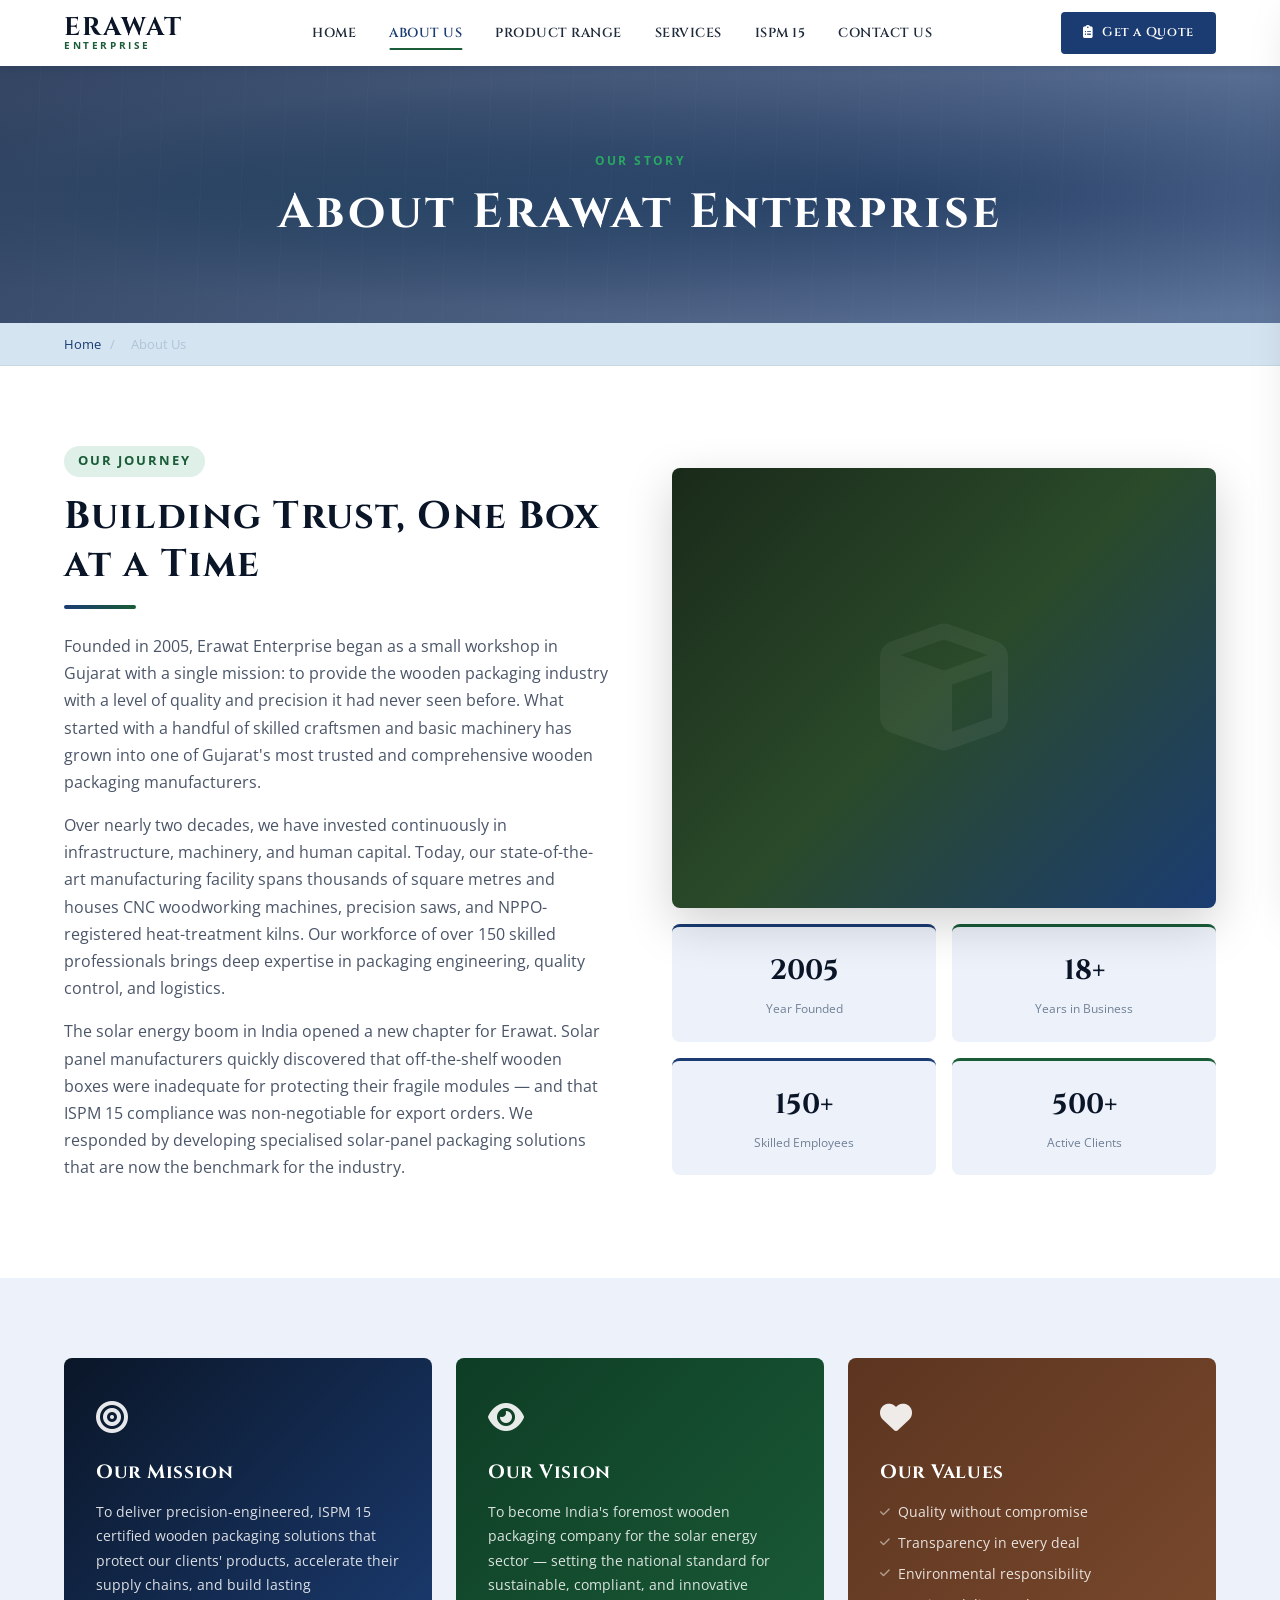
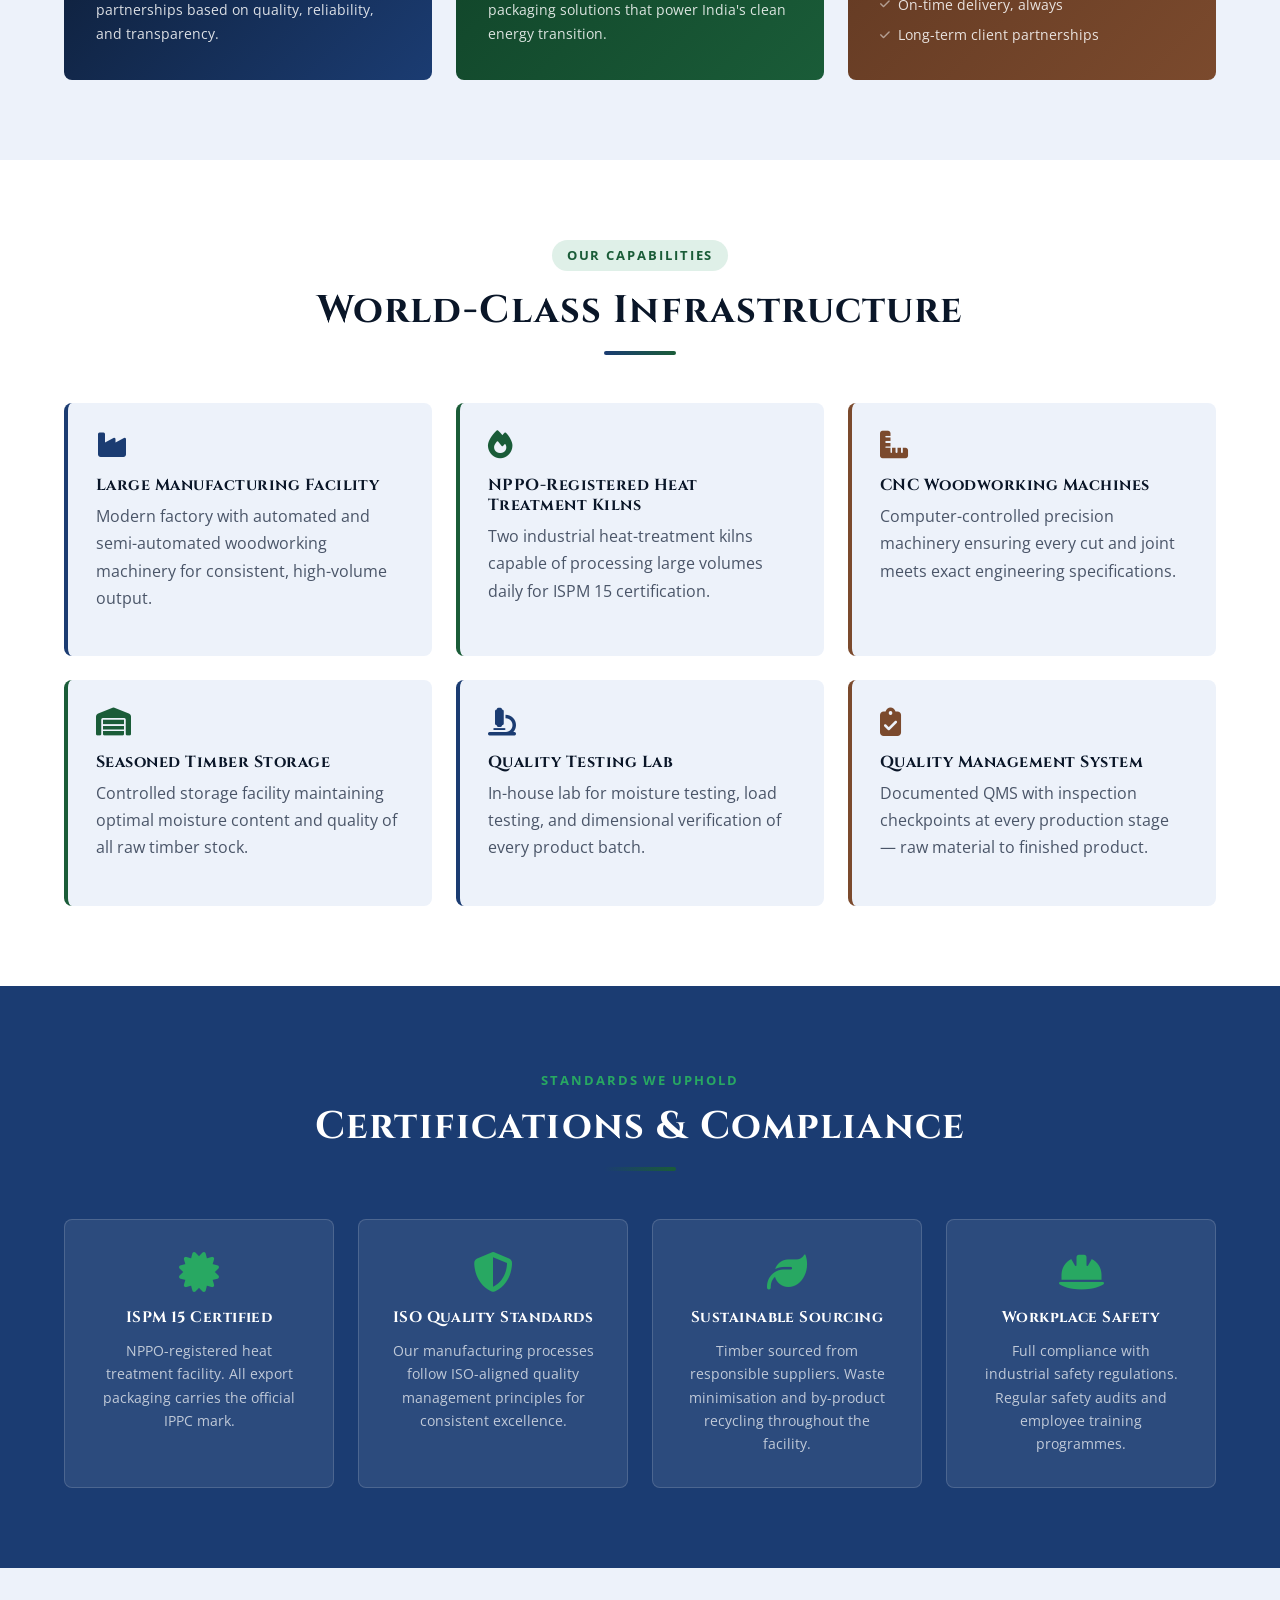
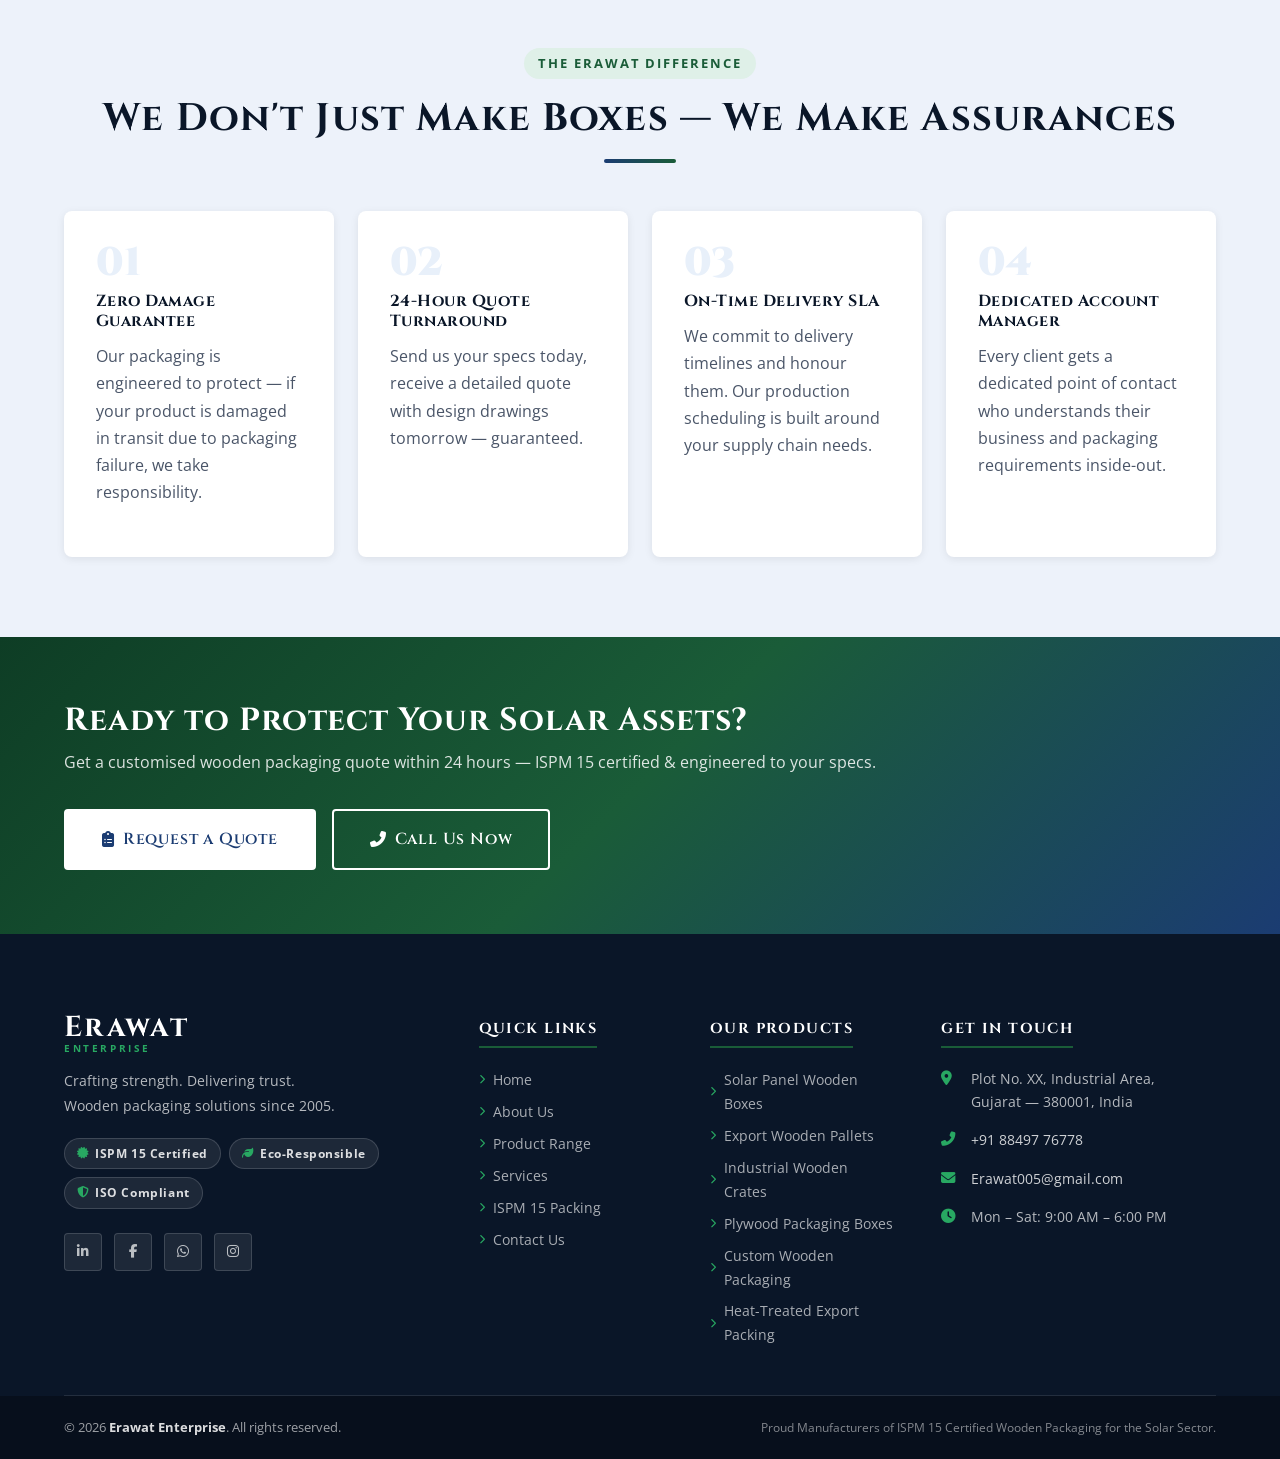
==== commit 8b25f87f: "popper setup" ====
--- a/docs/about-us.html
+++ b/docs/about-us.html
@@ -32,7 +32,7 @@
     <div class="site-header__cta"><a href="contact-us.html" class="btn btn--primary btn--sm"><i class="fas fa-clipboard-list"></i> Get a Quote</a></div>
     <button class="mobile-menu-toggle" id="mobile-menu-toggle" aria-label="Toggle Menu" aria-expanded="false"><span></span><span></span><span></span></button>
   </div>
-  <div class="mobile-nav" id="mobile-nav"><div class="mobile-nav__inner"><ul class="mobile-nav-menu"><li><a href="index.html">Home</a></li><li><a href="about-us.html">About Us</a></li><li><a href="product-range.html">Product Range</a></li><li><a href="services.html">Services</a></li><li><a href="ispm-15-packing.html">ISPM 15 Packing</a></li><li><a href="contact-us.html">Contact Us</a></li></ul><div class="mobile-nav__footer"><a href="tel:+919876543210" class="mobile-nav__contact"><i class="fas fa-phone-alt"></i> +91 98765 43210</a><a href="contact-us.html" class="btn btn--primary w-full">Get a Quote</a></div></div></div>
+  <div class="mobile-nav" id="mobile-nav"><div class="mobile-nav__inner"><ul class="mobile-nav-menu"><li><a href="index.html">Home</a></li><li><a href="about-us.html">About Us</a></li><li><a href="product-range.html">Product Range</a></li><li><a href="services.html">Services</a></li><li><a href="ispm-15-packing.html">ISPM 15 Packing</a></li><li><a href="contact-us.html">Contact Us</a></li></ul><div class="mobile-nav__footer"><a href="tel:+918849776778" class="mobile-nav__contact"><i class="fas fa-phone-alt"></i> +91 88497 76778</a><a href="contact-us.html" class="btn btn--primary w-full">Get a Quote</a></div></div></div>
   <div class="mobile-nav-overlay" id="mobile-nav-overlay"></div>
 </header>
 
@@ -133,7 +133,7 @@
 </section>
 
 <!-- CTA BAND -->
-<section class="cta-band"><div class="container"><div class="cta-band__inner"><div class="cta-band__text"><h2>Ready to Protect Your Solar Assets?</h2><p>Get a customised wooden packaging quote within 24 hours — ISPM 15 certified &amp; engineered to your specs.</p></div><div class="cta-band__actions"><a href="contact-us.html" class="btn btn--white btn--lg"><i class="fas fa-clipboard-list"></i> Request a Quote</a><a href="tel:+919876543210" class="btn btn--outline-white btn--lg"><i class="fas fa-phone-alt"></i> Call Us Now</a></div></div></div></section>
+<section class="cta-band"><div class="container"><div class="cta-band__inner"><div class="cta-band__text"><h2>Ready to Protect Your Solar Assets?</h2><p>Get a customised wooden packaging quote within 24 hours — ISPM 15 certified &amp; engineered to your specs.</p></div><div class="cta-band__actions"><a href="contact-us.html" class="btn btn--white btn--lg"><i class="fas fa-clipboard-list"></i> Request a Quote</a><a href="tel:+918849776778" class="btn btn--outline-white btn--lg"><i class="fas fa-phone-alt"></i> Call Us Now</a></div></div></div></section>
 
 <!-- FOOTER -->
 <footer class="site-footer">
@@ -142,7 +142,7 @@
       <div class="footer-col footer-col--brand"><div class="footer-logo"><span class="footer-logo__main">Erawat</span><span class="footer-logo__sub">Enterprise</span></div><p class="footer-tagline">Crafting strength. Delivering trust.<br>Wooden packaging solutions since 2005.</p><div class="footer-certifications"><span class="cert-badge"><i class="fas fa-certificate"></i> ISPM 15 Certified</span><span class="cert-badge"><i class="fas fa-leaf"></i> Eco-Responsible</span><span class="cert-badge"><i class="fas fa-shield-alt"></i> ISO Compliant</span></div><div class="footer-social"><a href="#" class="social-link"><i class="fab fa-linkedin-in"></i></a><a href="#" class="social-link"><i class="fab fa-facebook-f"></i></a><a href="#" class="social-link"><i class="fab fa-whatsapp"></i></a><a href="#" class="social-link"><i class="fab fa-instagram"></i></a></div></div>
       <div class="footer-col"><h4 class="footer-col__title">Quick Links</h4><ul class="footer-links"><li><a href="index.html"><i class="fas fa-chevron-right"></i> Home</a></li><li><a href="about-us.html"><i class="fas fa-chevron-right"></i> About Us</a></li><li><a href="product-range.html"><i class="fas fa-chevron-right"></i> Product Range</a></li><li><a href="services.html"><i class="fas fa-chevron-right"></i> Services</a></li><li><a href="ispm-15-packing.html"><i class="fas fa-chevron-right"></i> ISPM 15 Packing</a></li><li><a href="contact-us.html"><i class="fas fa-chevron-right"></i> Contact Us</a></li></ul></div>
       <div class="footer-col"><h4 class="footer-col__title">Our Products</h4><ul class="footer-links"><li><a href="product-range.html"><i class="fas fa-chevron-right"></i> Solar Panel Wooden Boxes</a></li><li><a href="product-range.html"><i class="fas fa-chevron-right"></i> Export Wooden Pallets</a></li><li><a href="product-range.html"><i class="fas fa-chevron-right"></i> Industrial Wooden Crates</a></li><li><a href="product-range.html"><i class="fas fa-chevron-right"></i> Plywood Packaging Boxes</a></li><li><a href="product-range.html"><i class="fas fa-chevron-right"></i> Custom Wooden Packaging</a></li><li><a href="ispm-15-packing.html"><i class="fas fa-chevron-right"></i> Heat-Treated Export Packing</a></li></ul></div>
-      <div class="footer-col"><h4 class="footer-col__title">Get In Touch</h4><ul class="footer-contact-list"><li><i class="fas fa-map-marker-alt"></i><span>Plot No. XX, Industrial Area,<br>Gujarat — 380001, India</span></li><li><i class="fas fa-phone-alt"></i><span><a href="tel:+919876543210">+91 98765 43210</a><br><a href="tel:+919876543211">+91 98765 43211</a></span></li><li><i class="fas fa-envelope"></i><span><a href="mailto:info@erawatenterprise.com">info@erawatenterprise.com</a></span></li><li><i class="fas fa-clock"></i><span>Mon – Sat: 9:00 AM – 6:00 PM</span></li></ul></div>
+      <div class="footer-col"><h4 class="footer-col__title">Get In Touch</h4><ul class="footer-contact-list"><li><i class="fas fa-map-marker-alt"></i><span>Plot No. XX, Industrial Area,<br>Gujarat — 380001, India</span></li><li><i class="fas fa-phone-alt"></i><span><a href="tel:+918849776778">+91 88497 76778</a></span></li><li><i class="fas fa-envelope"></i><span><a href="mailto:Erawat005@gmail.com">Erawat005@gmail.com</a></span></li><li><i class="fas fa-clock"></i><span>Mon – Sat: 9:00 AM – 6:00 PM</span></li></ul></div>
     </div>
   </div>
   <div class="footer-bottom"><div class="container footer-bottom__inner"><p class="footer-bottom__copy">&copy; 2026 <strong>Erawat Enterprise</strong>. All rights reserved.</p><p class="footer-bottom__note">Proud Manufacturers of ISPM 15 Certified Wooden Packaging for the Solar Sector.</p></div></div>
--- a/docs/assets/css/erawat-style.css
+++ b/docs/assets/css/erawat-style.css
@@ -2708,6 +2708,9 @@
   .site-header__nav  { display: none; }
   .site-header__cta  { display: none; }
   .mobile-menu-toggle { display: flex; }
+
+  /* Decorative 3D crate — desktop only; it sits behind the hero copy on narrow screens */
+  .hero-crate { display: none; }
 
   .about-snippet__grid  { grid-template-columns: 1fr; }
   .about-story__grid    { grid-template-columns: 1fr; }
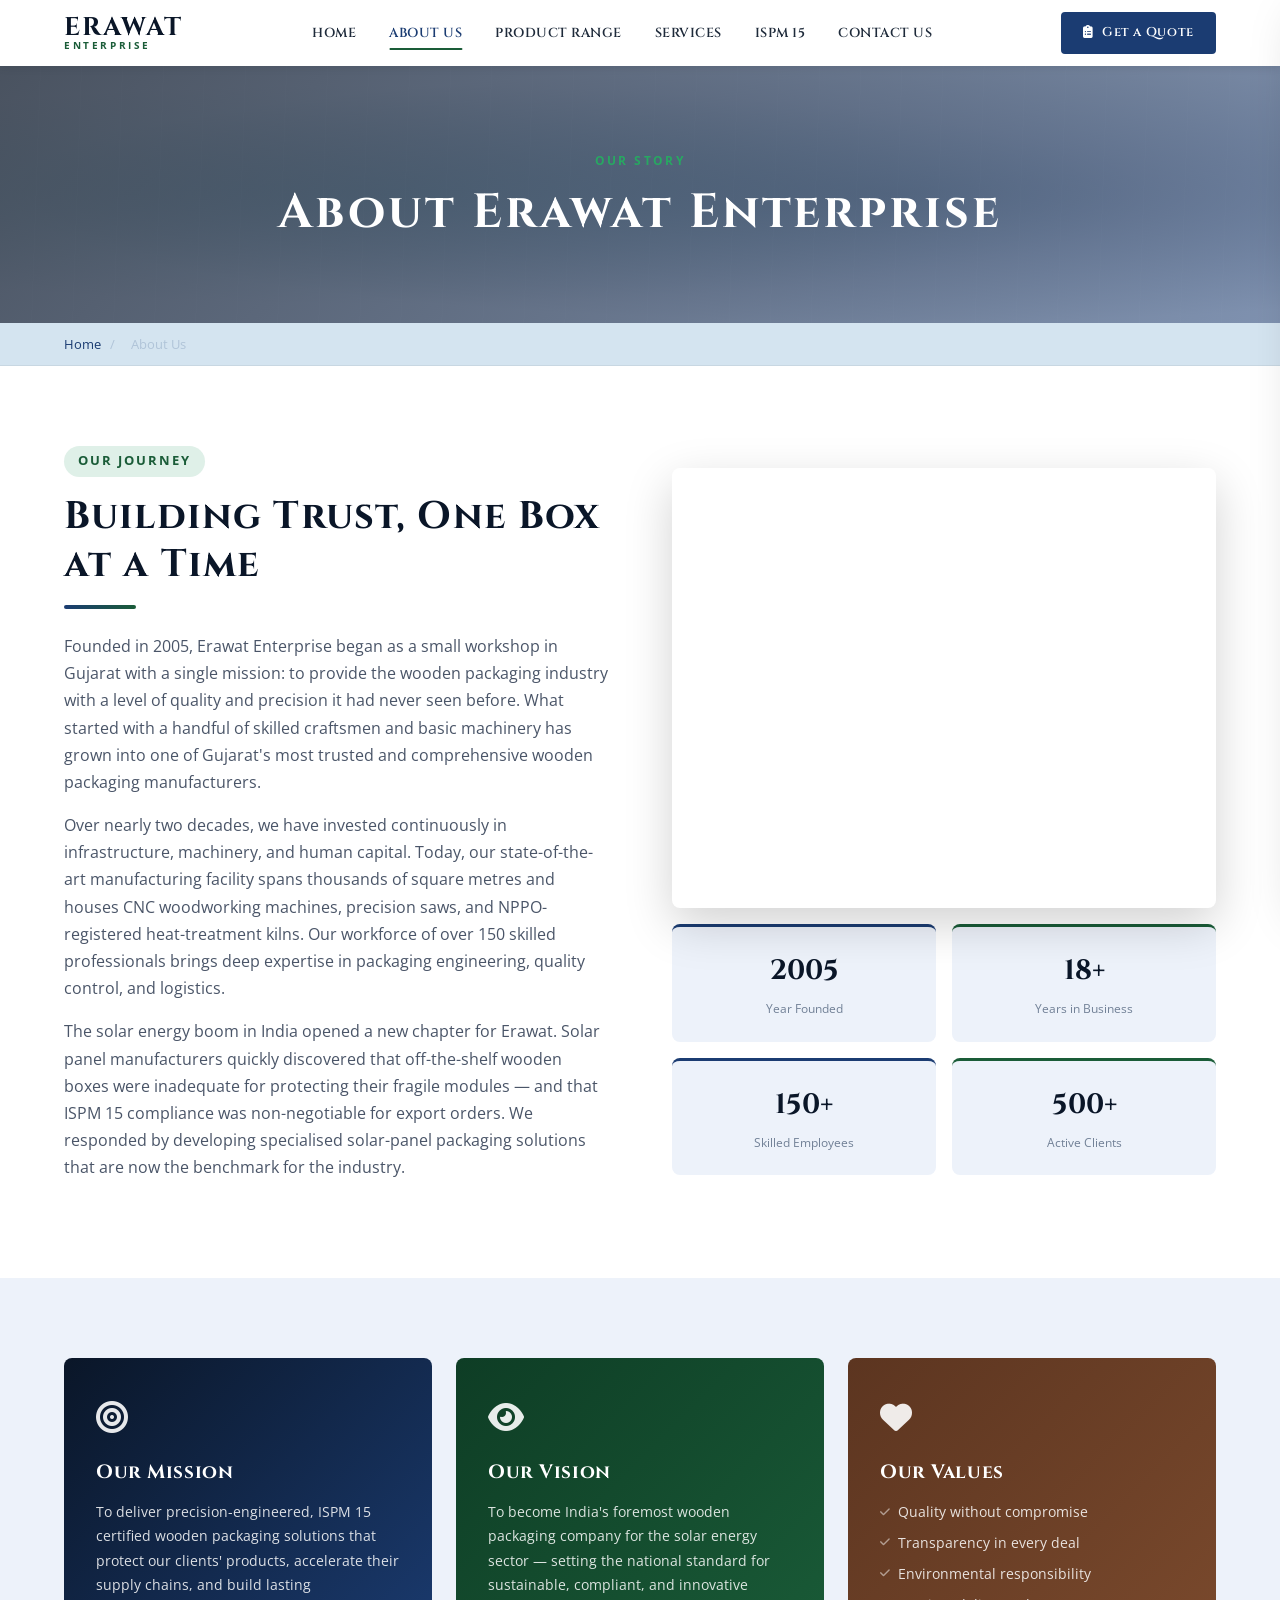
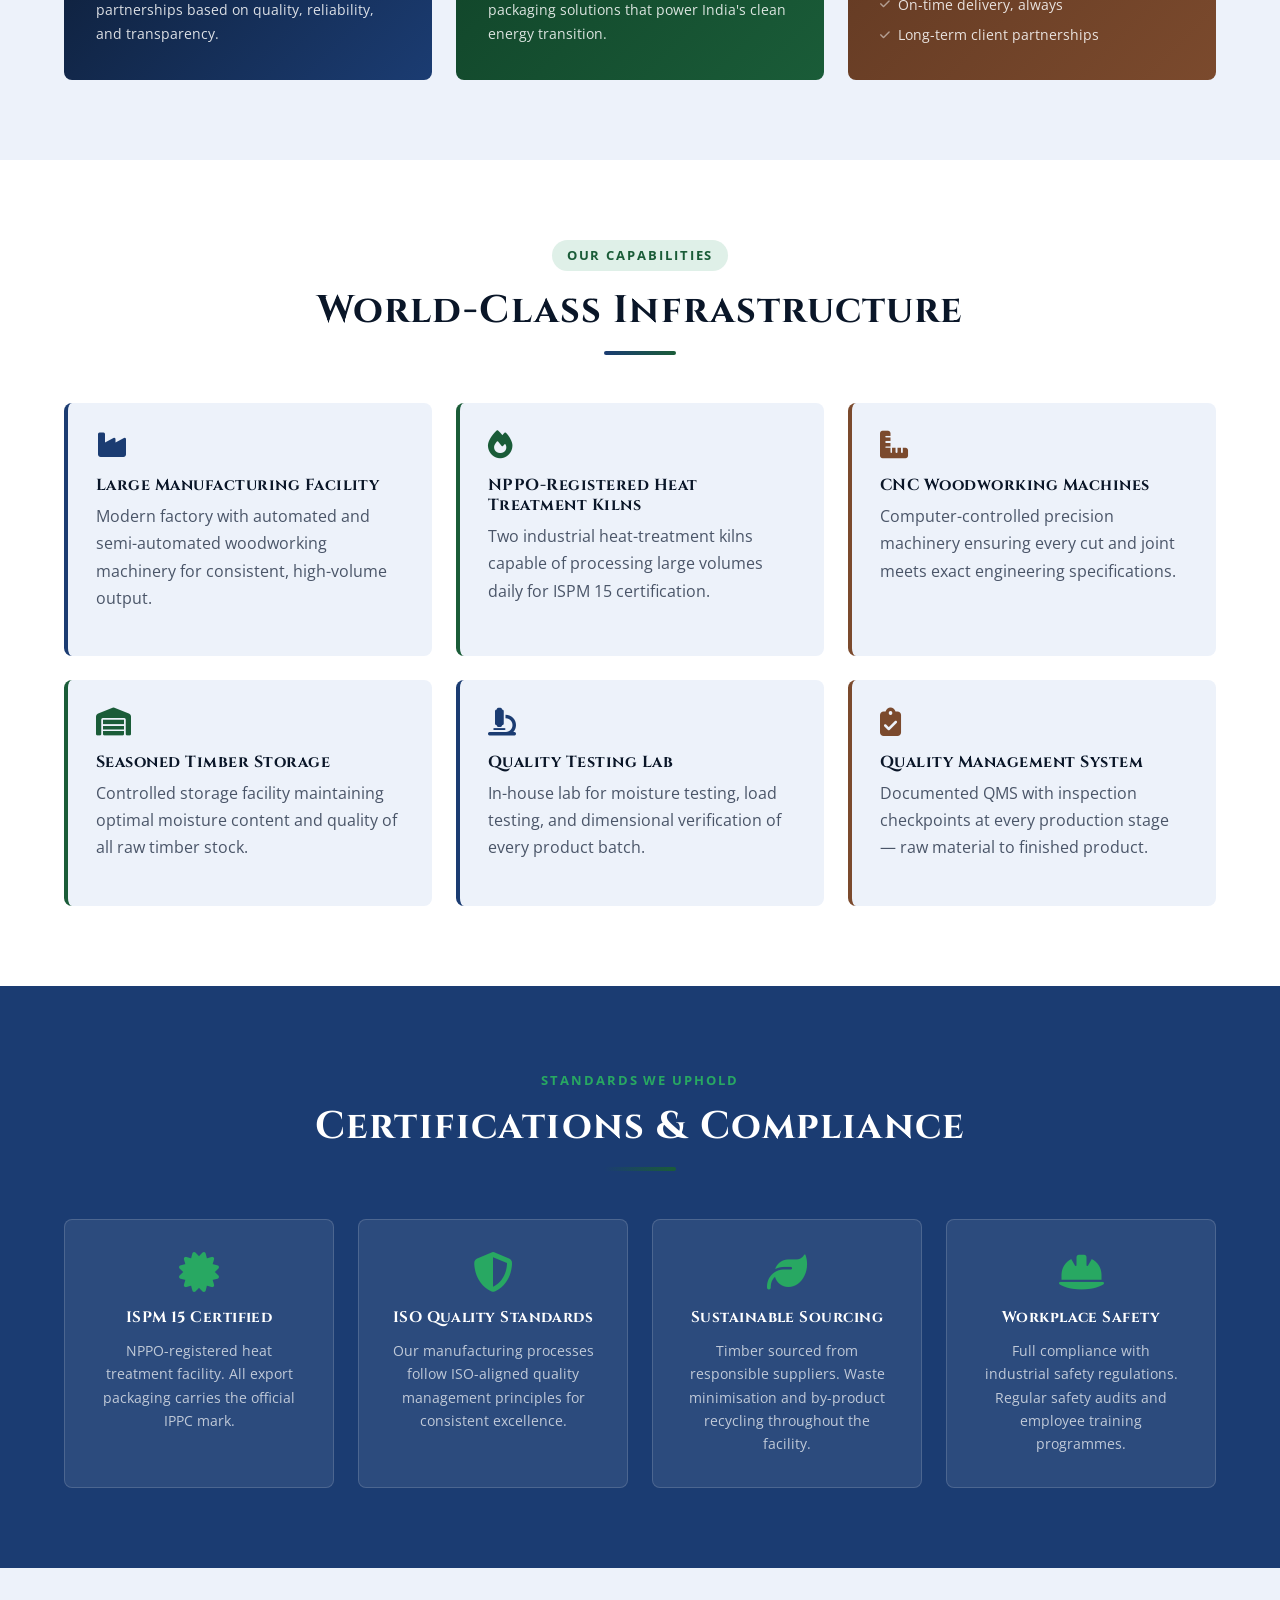
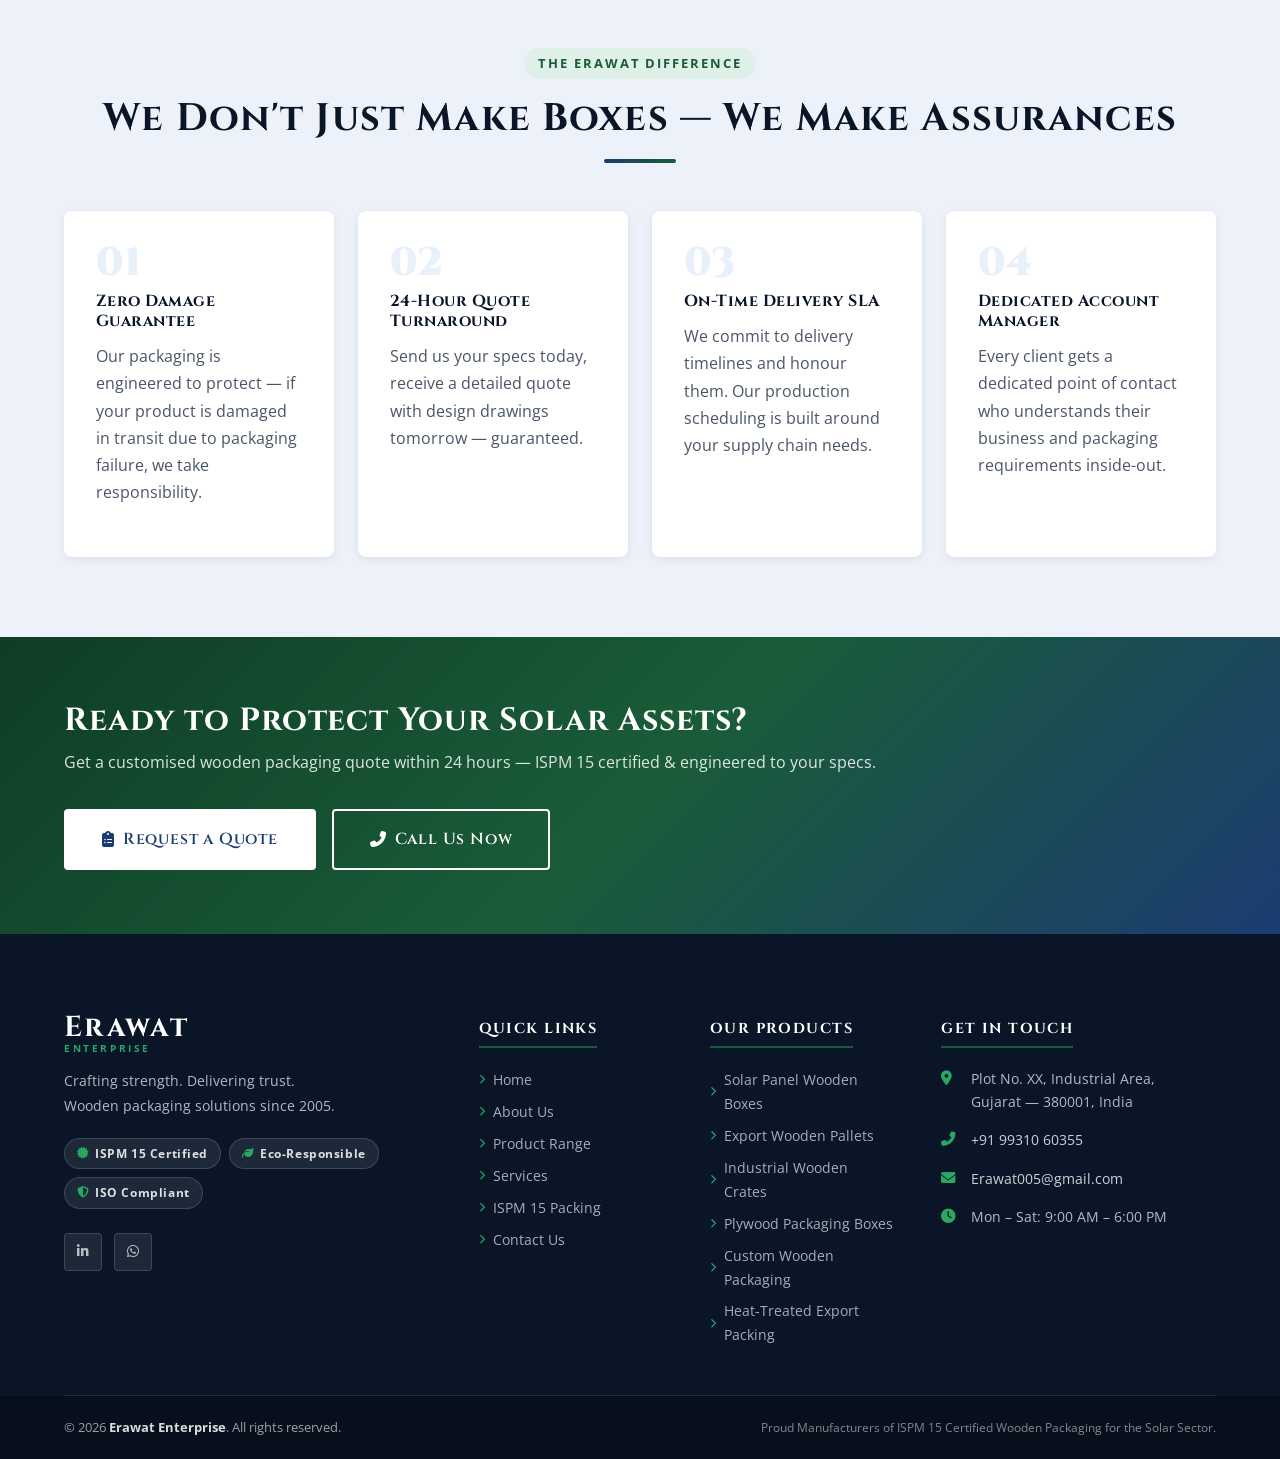
==== commit 8dda8804: "complete setup" ====
--- a/docs/about-us.html
+++ b/docs/about-us.html
@@ -32,7 +32,7 @@
     <div class="site-header__cta"><a href="contact-us.html" class="btn btn--primary btn--sm"><i class="fas fa-clipboard-list"></i> Get a Quote</a></div>
     <button class="mobile-menu-toggle" id="mobile-menu-toggle" aria-label="Toggle Menu" aria-expanded="false"><span></span><span></span><span></span></button>
   </div>
-  <div class="mobile-nav" id="mobile-nav"><div class="mobile-nav__inner"><ul class="mobile-nav-menu"><li><a href="index.html">Home</a></li><li><a href="about-us.html">About Us</a></li><li><a href="product-range.html">Product Range</a></li><li><a href="services.html">Services</a></li><li><a href="ispm-15-packing.html">ISPM 15 Packing</a></li><li><a href="contact-us.html">Contact Us</a></li></ul><div class="mobile-nav__footer"><a href="tel:+918849776778" class="mobile-nav__contact"><i class="fas fa-phone-alt"></i> +91 88497 76778</a><a href="contact-us.html" class="btn btn--primary w-full">Get a Quote</a></div></div></div>
+  <div class="mobile-nav" id="mobile-nav"><div class="mobile-nav__inner"><ul class="mobile-nav-menu"><li><a href="index.html">Home</a></li><li><a href="about-us.html">About Us</a></li><li><a href="product-range.html">Product Range</a></li><li><a href="services.html">Services</a></li><li><a href="ispm-15-packing.html">ISPM 15 Packing</a></li><li><a href="contact-us.html">Contact Us</a></li></ul><div class="mobile-nav__footer"><a href="tel:+919931060355" class="mobile-nav__contact"><i class="fas fa-phone-alt"></i> +91 99310 60355</a><a href="contact-us.html" class="btn btn--primary w-full">Get a Quote</a></div></div></div>
   <div class="mobile-nav-overlay" id="mobile-nav-overlay"></div>
 </header>
 
@@ -133,16 +133,16 @@
 </section>
 
 <!-- CTA BAND -->
-<section class="cta-band"><div class="container"><div class="cta-band__inner"><div class="cta-band__text"><h2>Ready to Protect Your Solar Assets?</h2><p>Get a customised wooden packaging quote within 24 hours — ISPM 15 certified &amp; engineered to your specs.</p></div><div class="cta-band__actions"><a href="contact-us.html" class="btn btn--white btn--lg"><i class="fas fa-clipboard-list"></i> Request a Quote</a><a href="tel:+918849776778" class="btn btn--outline-white btn--lg"><i class="fas fa-phone-alt"></i> Call Us Now</a></div></div></div></section>
+<section class="cta-band"><div class="container"><div class="cta-band__inner"><div class="cta-band__text"><h2>Ready to Protect Your Solar Assets?</h2><p>Get a customised wooden packaging quote within 24 hours — ISPM 15 certified &amp; engineered to your specs.</p></div><div class="cta-band__actions"><a href="contact-us.html" class="btn btn--white btn--lg"><i class="fas fa-clipboard-list"></i> Request a Quote</a><a href="tel:+919931060355" class="btn btn--outline-white btn--lg"><i class="fas fa-phone-alt"></i> Call Us Now</a></div></div></div></section>
 
 <!-- FOOTER -->
 <footer class="site-footer">
   <div class="container">
     <div class="site-footer__grid">
-      <div class="footer-col footer-col--brand"><div class="footer-logo"><span class="footer-logo__main">Erawat</span><span class="footer-logo__sub">Enterprise</span></div><p class="footer-tagline">Crafting strength. Delivering trust.<br>Wooden packaging solutions since 2005.</p><div class="footer-certifications"><span class="cert-badge"><i class="fas fa-certificate"></i> ISPM 15 Certified</span><span class="cert-badge"><i class="fas fa-leaf"></i> Eco-Responsible</span><span class="cert-badge"><i class="fas fa-shield-alt"></i> ISO Compliant</span></div><div class="footer-social"><a href="#" class="social-link"><i class="fab fa-linkedin-in"></i></a><a href="#" class="social-link"><i class="fab fa-facebook-f"></i></a><a href="#" class="social-link"><i class="fab fa-whatsapp"></i></a><a href="#" class="social-link"><i class="fab fa-instagram"></i></a></div></div>
+      <div class="footer-col footer-col--brand"><div class="footer-logo"><span class="footer-logo__main">Erawat</span><span class="footer-logo__sub">Enterprise</span></div><p class="footer-tagline">Crafting strength. Delivering trust.<br>Wooden packaging solutions since 2005.</p><div class="footer-certifications"><span class="cert-badge"><i class="fas fa-certificate"></i> ISPM 15 Certified</span><span class="cert-badge"><i class="fas fa-leaf"></i> Eco-Responsible</span><span class="cert-badge"><i class="fas fa-shield-alt"></i> ISO Compliant</span></div><div class="footer-social"><a href="https://www.linkedin.com/in/erawat-enterprise-145601431" class="social-link" aria-label="LinkedIn" target="_blank" rel="noopener"><i class="fab fa-linkedin-in"></i></a><a href="https://wa.me/919931060355" class="social-link" aria-label="WhatsApp" target="_blank" rel="noopener"><i class="fab fa-whatsapp"></i></a></div></div>
       <div class="footer-col"><h4 class="footer-col__title">Quick Links</h4><ul class="footer-links"><li><a href="index.html"><i class="fas fa-chevron-right"></i> Home</a></li><li><a href="about-us.html"><i class="fas fa-chevron-right"></i> About Us</a></li><li><a href="product-range.html"><i class="fas fa-chevron-right"></i> Product Range</a></li><li><a href="services.html"><i class="fas fa-chevron-right"></i> Services</a></li><li><a href="ispm-15-packing.html"><i class="fas fa-chevron-right"></i> ISPM 15 Packing</a></li><li><a href="contact-us.html"><i class="fas fa-chevron-right"></i> Contact Us</a></li></ul></div>
       <div class="footer-col"><h4 class="footer-col__title">Our Products</h4><ul class="footer-links"><li><a href="product-range.html"><i class="fas fa-chevron-right"></i> Solar Panel Wooden Boxes</a></li><li><a href="product-range.html"><i class="fas fa-chevron-right"></i> Export Wooden Pallets</a></li><li><a href="product-range.html"><i class="fas fa-chevron-right"></i> Industrial Wooden Crates</a></li><li><a href="product-range.html"><i class="fas fa-chevron-right"></i> Plywood Packaging Boxes</a></li><li><a href="product-range.html"><i class="fas fa-chevron-right"></i> Custom Wooden Packaging</a></li><li><a href="ispm-15-packing.html"><i class="fas fa-chevron-right"></i> Heat-Treated Export Packing</a></li></ul></div>
-      <div class="footer-col"><h4 class="footer-col__title">Get In Touch</h4><ul class="footer-contact-list"><li><i class="fas fa-map-marker-alt"></i><span>Plot No. XX, Industrial Area,<br>Gujarat — 380001, India</span></li><li><i class="fas fa-phone-alt"></i><span><a href="tel:+918849776778">+91 88497 76778</a></span></li><li><i class="fas fa-envelope"></i><span><a href="mailto:Erawat005@gmail.com">Erawat005@gmail.com</a></span></li><li><i class="fas fa-clock"></i><span>Mon – Sat: 9:00 AM – 6:00 PM</span></li></ul></div>
+      <div class="footer-col"><h4 class="footer-col__title">Get In Touch</h4><ul class="footer-contact-list"><li><i class="fas fa-map-marker-alt"></i><span>Plot No. XX, Industrial Area,<br>Gujarat — 380001, India</span></li><li><i class="fas fa-phone-alt"></i><span><a href="tel:+919931060355">+91 99310 60355</a></span></li><li><i class="fas fa-envelope"></i><span><a href="mailto:Erawat005@gmail.com">Erawat005@gmail.com</a></span></li><li><i class="fas fa-clock"></i><span>Mon – Sat: 9:00 AM – 6:00 PM</span></li></ul></div>
     </div>
   </div>
   <div class="footer-bottom"><div class="container footer-bottom__inner"><p class="footer-bottom__copy">&copy; 2026 <strong>Erawat Enterprise</strong>. All rights reserved.</p><p class="footer-bottom__note">Proud Manufacturers of ISPM 15 Certified Wooden Packaging for the Solar Sector.</p></div></div>
--- a/docs/assets/css/erawat-style.css
+++ b/docs/assets/css/erawat-style.css
@@ -2000,7 +2000,8 @@
   font-family: var(--font-heading);
   font-size: 8rem;
   font-weight: 900;
-  color: rgba(255,255,255,.05);
+  color: rgba(255,255,255,.22);
+  text-shadow: 0 2px 12px rgba(0,0,0,.35);
   line-height: 1;
 }
 
@@ -2585,18 +2586,6 @@
   100% { background-position: 300% 50%; }
 }
 
-/* 2. Rotating 3D wooden crate (hero decoration) */
-@keyframes rotateCrate {
-  0%   { transform: rotateX(-18deg) rotateY(0deg); }
-  100% { transform: rotateX(-18deg) rotateY(360deg); }
-}
-
-/* 3. Gentle float (3D crate wrapper) */
-@keyframes floatGentle {
-  0%, 100% { transform: translateY(0px); }
-  50%       { transform: translateY(-14px); }
-}
-
 /* 4. Solar panel glint sweep */
 @keyframes solarGlint {
   0%          { left: -150%; opacity: 0; }
@@ -2624,48 +2613,6 @@
   0%, 100% { opacity: 0.3; }
   50% { opacity: 1; }
 }
-
-/* ─── HERO 3D CRATE (decorative packaging element) ─── */
-.hero-crate {
-  position: absolute;
-  right: 7%;
-  top: 50%;
-  transform: translateY(-50%);
-  pointer-events: none;
-  z-index: 1;
-  animation: floatGentle 5s ease-in-out infinite;
-}
-
-.crate-3d {
-  width: 180px;
-  height: 180px;
-  position: relative;
-  transform-style: preserve-3d;
-  perspective: 1000px;
-  animation: rotateCrate 12s linear infinite;
-}
-
-.crate-face {
-  position: absolute;
-  width: 180px;
-  height: 180px;
-  border: 3px solid rgba(255,255,255,0.28);
-  background: rgba(13,124,111,0.08);
-}
-.crate-face::before {
-  content: '';
-  position: absolute;
-  inset: 0;
-  background-image:
-    repeating-linear-gradient(0deg, rgba(255,255,255,0.1) 0, rgba(255,255,255,0.1) 2px, transparent 2px, transparent 22px),
-    repeating-linear-gradient(90deg, rgba(255,255,255,0.07) 0, rgba(255,255,255,0.07) 1px, transparent 1px, transparent 45px);
-}
-.crate-front  { transform: translateZ(90px); }
-.crate-back   { transform: translateZ(-90px) rotateY(180deg); }
-.crate-left   { transform: rotateY(-90deg) translateZ(90px); }
-.crate-right  { transform: rotateY(90deg) translateZ(90px); }
-.crate-top    { transform: rotateX(90deg) translateZ(90px); }
-.crate-bottom { transform: rotateX(-90deg) translateZ(90px); }
 
 /* Solar glint on hero eyebrow/badge */
 .hero__eyebrow {
@@ -2708,9 +2655,6 @@
   .site-header__nav  { display: none; }
   .site-header__cta  { display: none; }
   .mobile-menu-toggle { display: flex; }
-
-  /* Decorative 3D crate — desktop only; it sits behind the hero copy on narrow screens */
-  .hero-crate { display: none; }
 
   .about-snippet__grid  { grid-template-columns: 1fr; }
   .about-story__grid    { grid-template-columns: 1fr; }
@@ -2951,3 +2895,97 @@
   .contact-cards { grid-template-columns: 1fr; }
   .enquiry-steps  { gap: 1rem; }
 }
+
+/* ═══════════════════════════════════════════════════════════════
+   PHOTOGRAPHY — mirrors the theme (assets/images is symlinked)
+═══════════════════════════════════════════════════════════════ */
+.hero__bg {
+  background-image: url('../images/hero.jpg');
+  background-size: cover;
+  background-position: center right;
+  background-repeat: no-repeat;
+}
+.page-banner {
+  background-size: cover;
+  background-position: center;
+  background-repeat: no-repeat;
+}
+.banner--about    { background-image: url('../images/banner-about.jpg'); }
+.banner--products { background-image: url('../images/banner-products.jpg'); }
+.banner--services { background-image: url('../images/banner-services.jpg'); }
+.banner--ispm     { background-image: url('../images/banner-ispm.jpg'); }
+.banner--contact  { background-image: url('../images/banner-contact.jpg'); }
+.page-banner::before { opacity: 0.45; }
+.page-banner::after  { opacity: 0.5; }
+.page-banner .banner-overlay {
+  background: linear-gradient(135deg, rgba(10,22,40,.74) 0%, rgba(27,60,114,.56) 100%);
+}
+.product-card__img {
+  background-size: cover;
+  background-position: center;
+  background-repeat: no-repeat;
+}
+.product-card__img--solar   { background-image: url('../images/product-solar.jpg'); }
+.product-card__img--pallets { background-image: url('../images/product-pallets.jpg'); }
+.product-card__img--crates  { background-image: url('../images/product-crates.jpg'); }
+.product-card__img--plywood { background-image: url('../images/product-plywood.jpg'); }
+.product-card__img--custom  { background-image: url('../images/product-custom.jpg'); }
+.product-card__img--solar::after,
+.product-card__img--pallets::after,
+.product-card__img--crates::after,
+.product-card__img--plywood::after,
+.product-card__img--custom::after { display: none; }
+.about-visual-card__img--wood {
+  background-image: url('../images/about-workshop.jpg');
+  background-size: cover;
+  background-position: center;
+  background-repeat: no-repeat;
+}
+.about-visual-card__img--wood::before,
+.about-visual-card__img--wood::after { display: none; }
+
+/* ─── Product Range detail images ─── */
+.product-detail__img {
+  background-size: cover;
+  background-position: center;
+  background-repeat: no-repeat;
+}
+.product-detail__img--solar   { background-image: url('../images/detail-solar.jpg'); }
+.product-detail__img--pallets { background-image: url('../images/detail-pallets.jpg'); }
+.product-detail__img--crates  { background-image: url('../images/detail-crates.jpg'); }
+.product-detail__img--plywood { background-image: url('../images/detail-plywood.jpg'); }
+.product-detail__img--custom  { background-image: url('../images/detail-custom.jpg'); }
+
+/* ─── Services panels ─── */
+.service-detail__icon-panel {
+  background-size: cover;
+  background-position: center;
+  background-repeat: no-repeat;
+  position: relative;
+}
+.service-panel--manufacturing { background-image: url('../images/service-manufacturing.jpg'); }
+.service-panel--heattreatment { background-image: url('../images/service-heattreatment.jpg'); }
+.service-panel--design        { background-image: url('../images/service-design.jpg'); }
+.service-panel--logistics     { background-image: url('../images/service-logistics.jpg'); }
+.service-panel--onsite        { background-image: url('../images/service-onsite.jpg'); }
+
+/* Tint the photo so the white icon and label stay readable */
+.service-detail__icon-panel::before {
+  content: '';
+  position: absolute;
+  inset: 0;
+  background: linear-gradient(135deg, rgba(10,22,40,.72) 0%, rgba(27,60,114,.55) 100%);
+  z-index: 0;
+}
+.service-panel--green::before { background: linear-gradient(135deg, rgba(14,61,37,.72) 0%, rgba(26,92,56,.55) 100%); }
+.service-panel--brown::before { background: linear-gradient(135deg, rgba(92,53,32,.72) 0%, rgba(123,74,45,.55) 100%); }
+.service-detail__icon-panel > * { position: relative; z-index: 1; }
+
+/* ─── About Us story image ─── */
+.story-img--factory {
+  background-image: url('../images/story-factory.jpg');
+  background-size: cover;
+  background-position: center;
+  background-repeat: no-repeat;
+}
+.story-img--factory::after { display: none; }
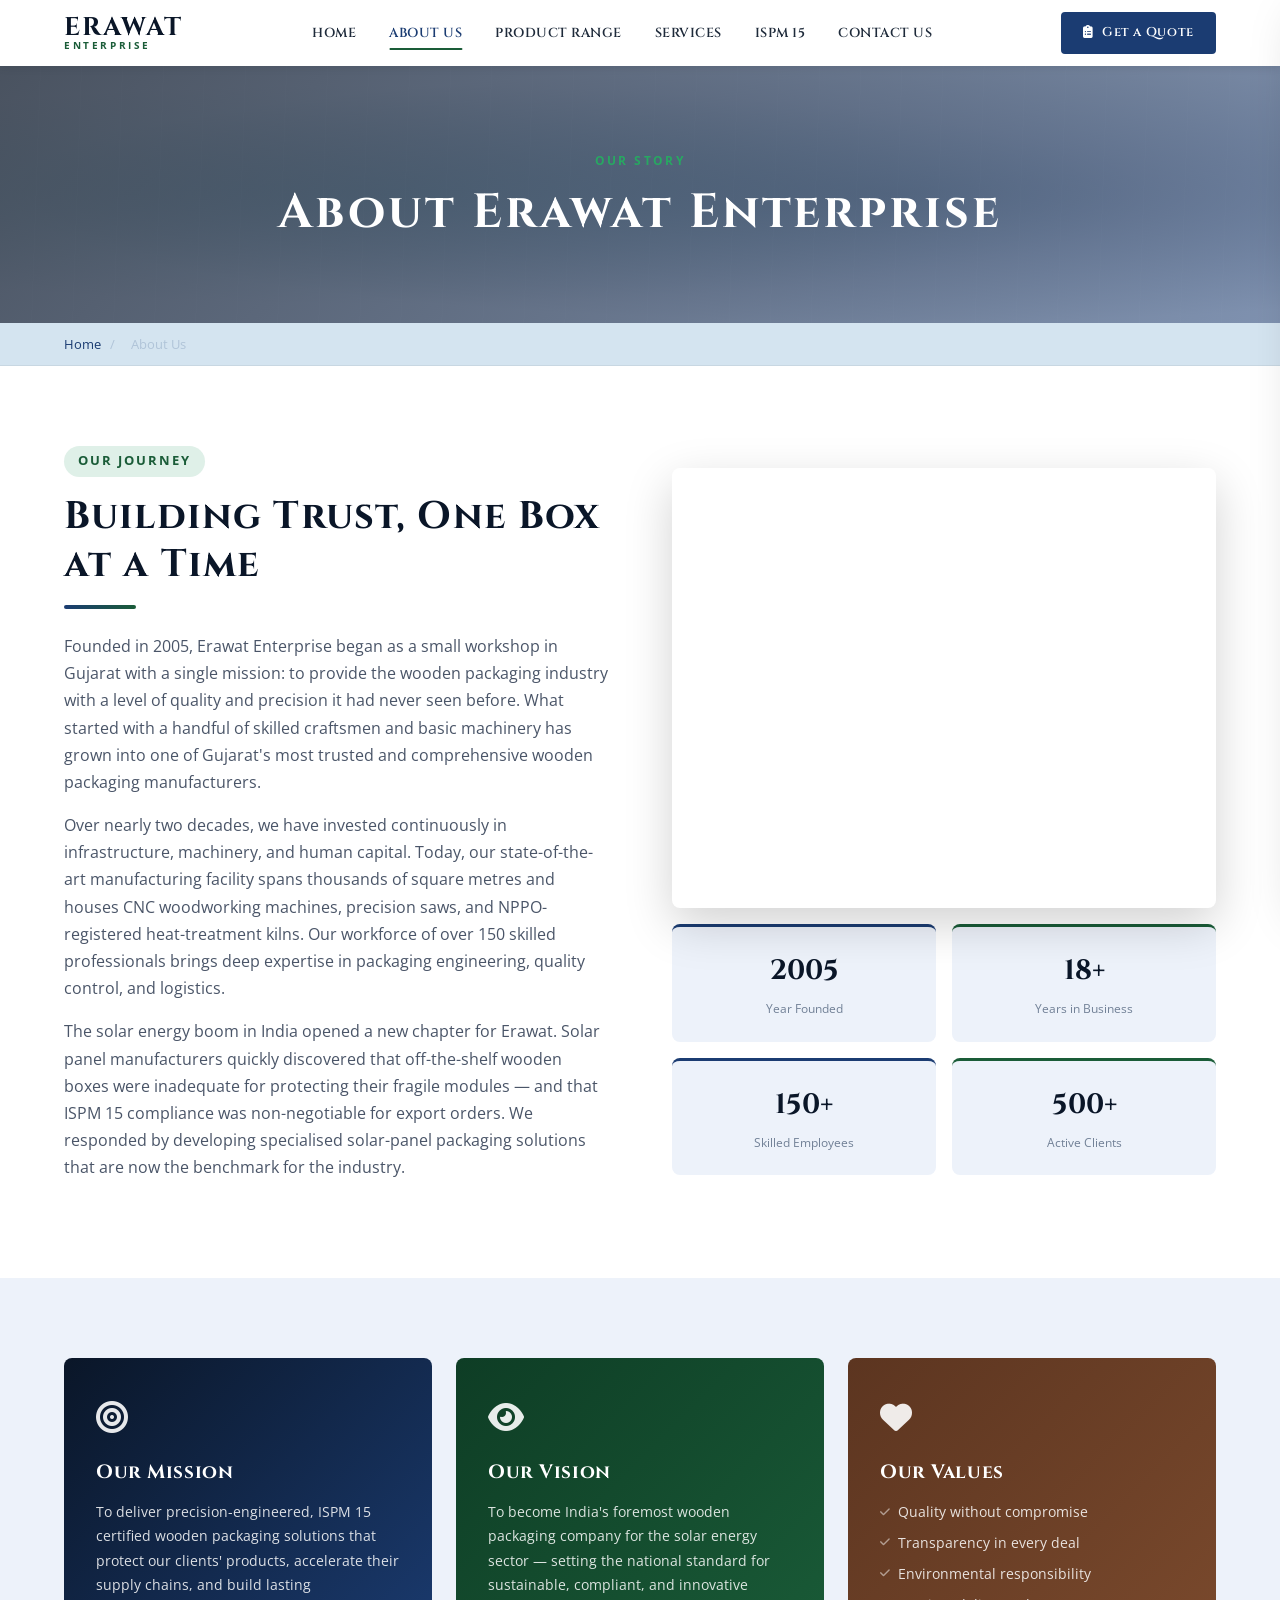
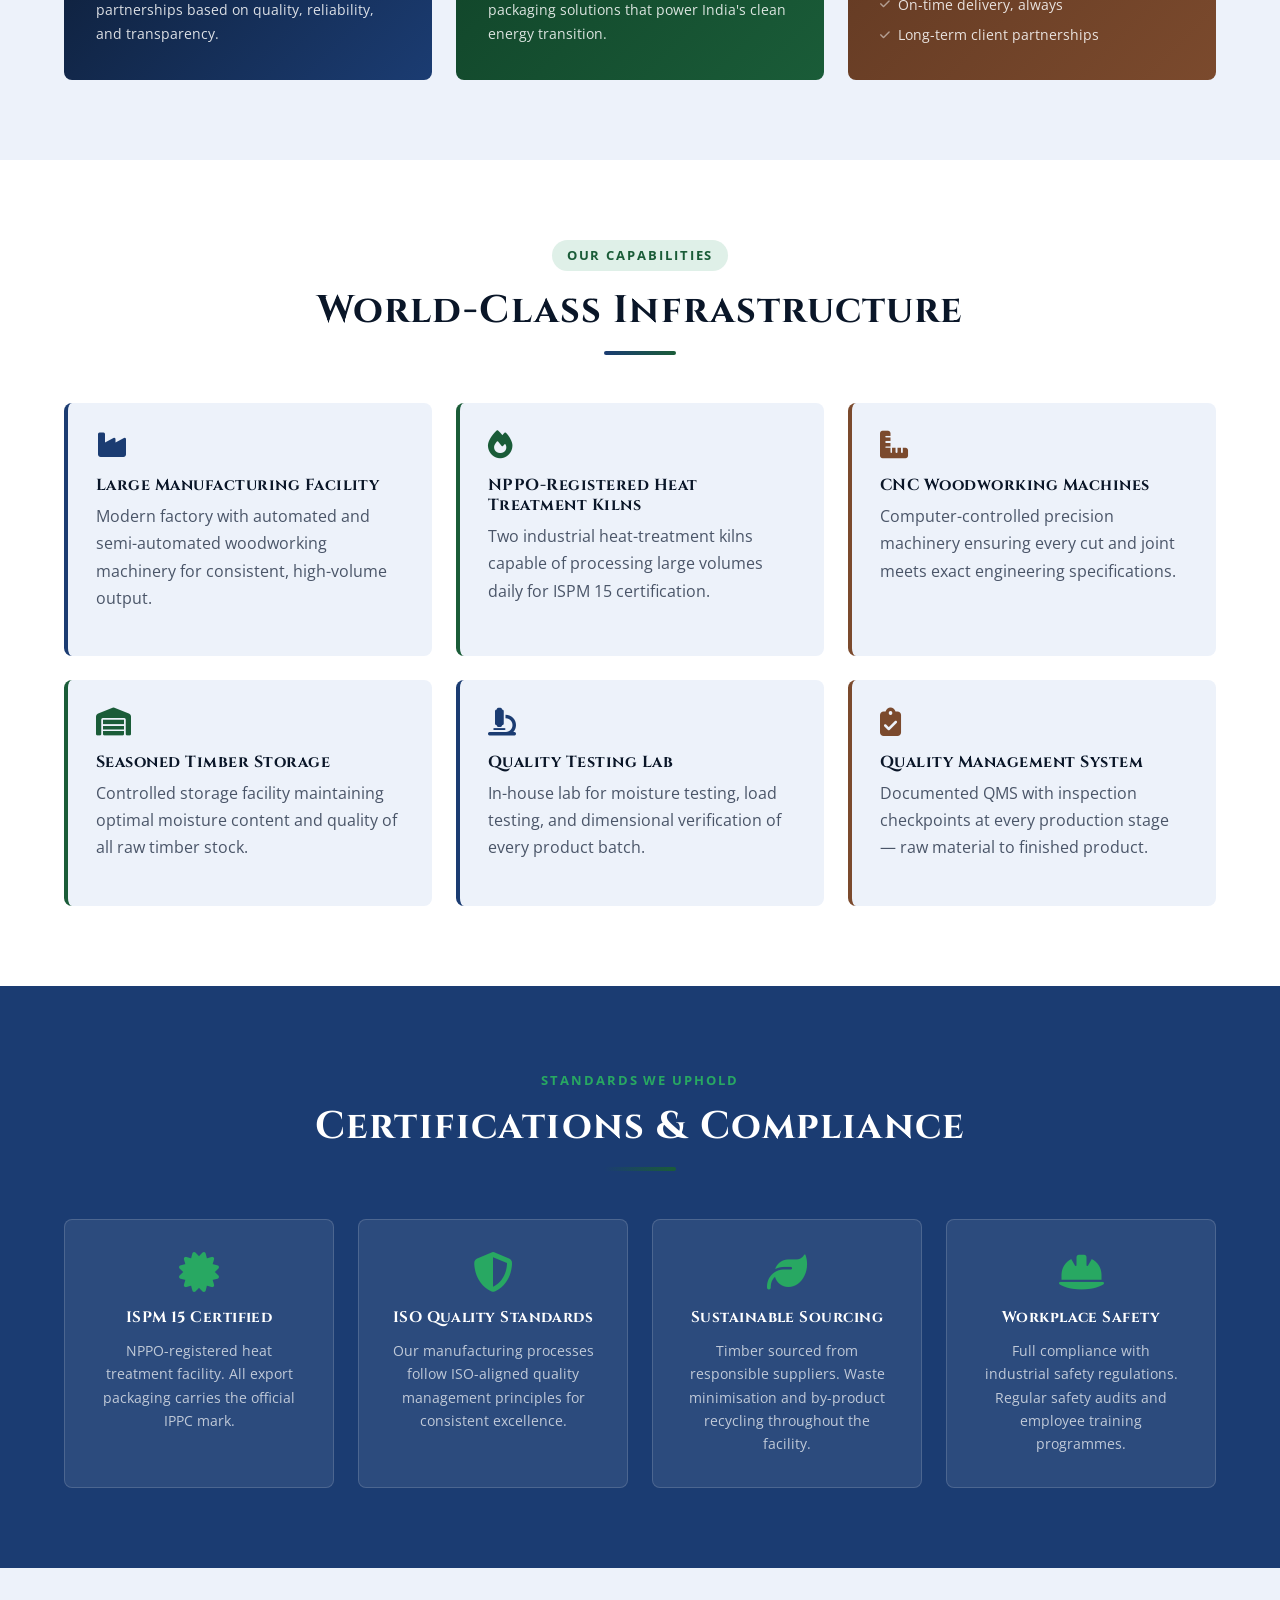
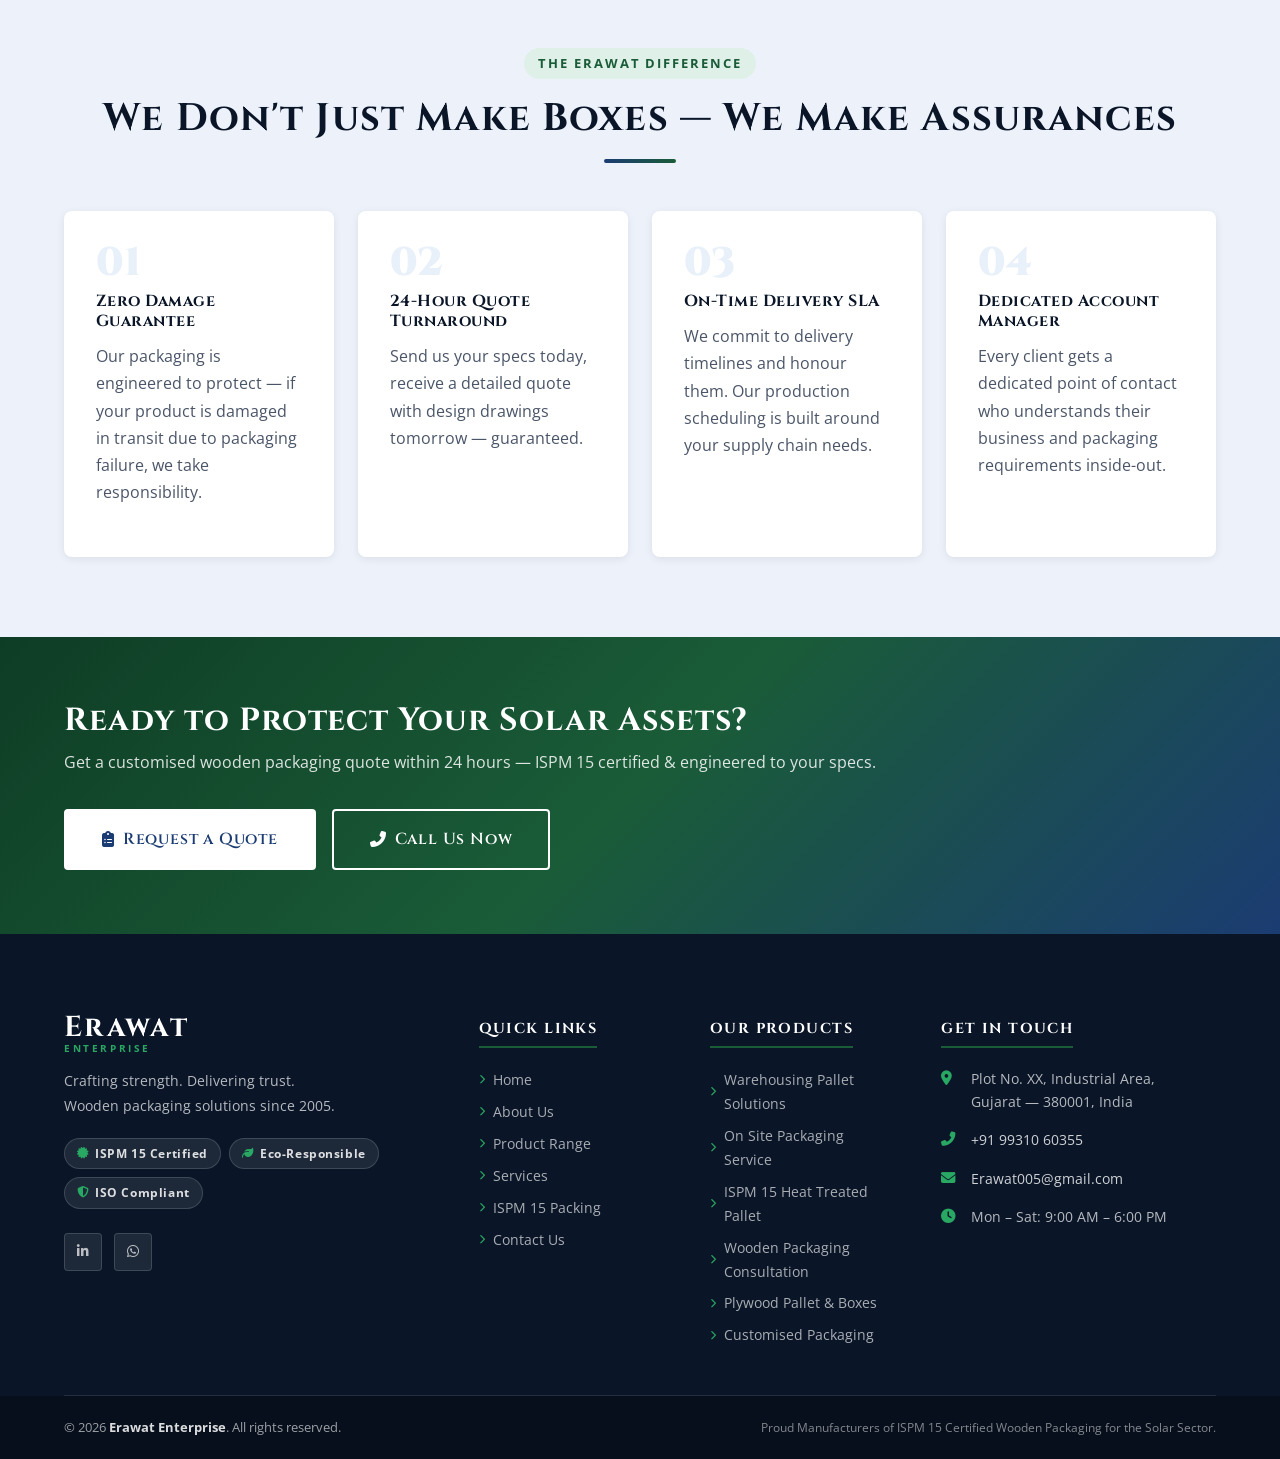
==== commit 4549cf47: "new images" ====
--- a/docs/about-us.html
+++ b/docs/about-us.html
@@ -141,7 +141,14 @@
     <div class="site-footer__grid">
       <div class="footer-col footer-col--brand"><div class="footer-logo"><span class="footer-logo__main">Erawat</span><span class="footer-logo__sub">Enterprise</span></div><p class="footer-tagline">Crafting strength. Delivering trust.<br>Wooden packaging solutions since 2005.</p><div class="footer-certifications"><span class="cert-badge"><i class="fas fa-certificate"></i> ISPM 15 Certified</span><span class="cert-badge"><i class="fas fa-leaf"></i> Eco-Responsible</span><span class="cert-badge"><i class="fas fa-shield-alt"></i> ISO Compliant</span></div><div class="footer-social"><a href="https://www.linkedin.com/in/erawat-enterprise-145601431" class="social-link" aria-label="LinkedIn" target="_blank" rel="noopener"><i class="fab fa-linkedin-in"></i></a><a href="https://wa.me/919931060355" class="social-link" aria-label="WhatsApp" target="_blank" rel="noopener"><i class="fab fa-whatsapp"></i></a></div></div>
       <div class="footer-col"><h4 class="footer-col__title">Quick Links</h4><ul class="footer-links"><li><a href="index.html"><i class="fas fa-chevron-right"></i> Home</a></li><li><a href="about-us.html"><i class="fas fa-chevron-right"></i> About Us</a></li><li><a href="product-range.html"><i class="fas fa-chevron-right"></i> Product Range</a></li><li><a href="services.html"><i class="fas fa-chevron-right"></i> Services</a></li><li><a href="ispm-15-packing.html"><i class="fas fa-chevron-right"></i> ISPM 15 Packing</a></li><li><a href="contact-us.html"><i class="fas fa-chevron-right"></i> Contact Us</a></li></ul></div>
-      <div class="footer-col"><h4 class="footer-col__title">Our Products</h4><ul class="footer-links"><li><a href="product-range.html"><i class="fas fa-chevron-right"></i> Solar Panel Wooden Boxes</a></li><li><a href="product-range.html"><i class="fas fa-chevron-right"></i> Export Wooden Pallets</a></li><li><a href="product-range.html"><i class="fas fa-chevron-right"></i> Industrial Wooden Crates</a></li><li><a href="product-range.html"><i class="fas fa-chevron-right"></i> Plywood Packaging Boxes</a></li><li><a href="product-range.html"><i class="fas fa-chevron-right"></i> Custom Wooden Packaging</a></li><li><a href="ispm-15-packing.html"><i class="fas fa-chevron-right"></i> Heat-Treated Export Packing</a></li></ul></div>
+      <div class="footer-col"><h4 class="footer-col__title">Our Products</h4><ul class="footer-links">
+          <li><a href="product-range.html#warehousing-pallets"><i class="fas fa-chevron-right"></i> Warehousing Pallet Solutions</a></li>
+          <li><a href="product-range.html#on-site-packaging"><i class="fas fa-chevron-right"></i> On Site Packaging Service</a></li>
+          <li><a href="product-range.html#ispm-15-pallets"><i class="fas fa-chevron-right"></i> ISPM 15 Heat Treated Pallet</a></li>
+          <li><a href="product-range.html#packaging-consultation"><i class="fas fa-chevron-right"></i> Wooden Packaging Consultation</a></li>
+          <li><a href="product-range.html#plywood-pallets-boxes"><i class="fas fa-chevron-right"></i> Plywood Pallet &amp; Boxes</a></li>
+          <li><a href="product-range.html#customised-packaging"><i class="fas fa-chevron-right"></i> Customised Packaging</a></li>
+        </ul></div>
       <div class="footer-col"><h4 class="footer-col__title">Get In Touch</h4><ul class="footer-contact-list"><li><i class="fas fa-map-marker-alt"></i><span>Plot No. XX, Industrial Area,<br>Gujarat — 380001, India</span></li><li><i class="fas fa-phone-alt"></i><span><a href="tel:+919931060355">+91 99310 60355</a></span></li><li><i class="fas fa-envelope"></i><span><a href="mailto:Erawat005@gmail.com">Erawat005@gmail.com</a></span></li><li><i class="fas fa-clock"></i><span>Mon – Sat: 9:00 AM – 6:00 PM</span></li></ul></div>
     </div>
   </div>
--- a/docs/assets/css/erawat-style.css
+++ b/docs/assets/css/erawat-style.css
@@ -2989,3 +2989,31 @@
   background-repeat: no-repeat;
 }
 .story-img--factory::after { display: none; }
+
+/* ─── Product cards: taller frame, product anchored to the bottom of the source ─── */
+.product-card__img {
+  height: 300px;
+  background-size: cover;
+  background-position: center bottom;
+  background-color: #eef1f4;
+}
+.product-card--featured .product-card__img { height: 100%; min-height: 300px; }
+@media (max-width: 640px) {
+  .product-card__img { height: 260px; }
+}
+
+/* ─── Product Range: six categories ─── */
+.product-detail__img--warehousing  { background-image: url('../images/detail-warehousing.jpg'); }
+.product-detail__img--onsite       { background-image: url('../images/detail-onsite.jpg'); }
+.product-detail__img--ispmpallet   { background-image: url('../images/detail-ispmpallet.jpg'); }
+.product-detail__img--plywood      { background-image: url('../images/detail-plywood.jpg'); }
+.product-detail__img--customised   { background-image: url('../images/detail-customised.jpg'); }
+/* No dedicated consultation image yet — using the design/engineering shot */
+.product-detail__img--consultation { background-image: url('../images/service-design.jpg'); }
+
+/* These product shots sit low in a square frame — show the product, not the empty sky */
+.product-detail__img {
+  background-size: cover;
+  background-position: center bottom;
+  background-color: #eef1f4;
+}
